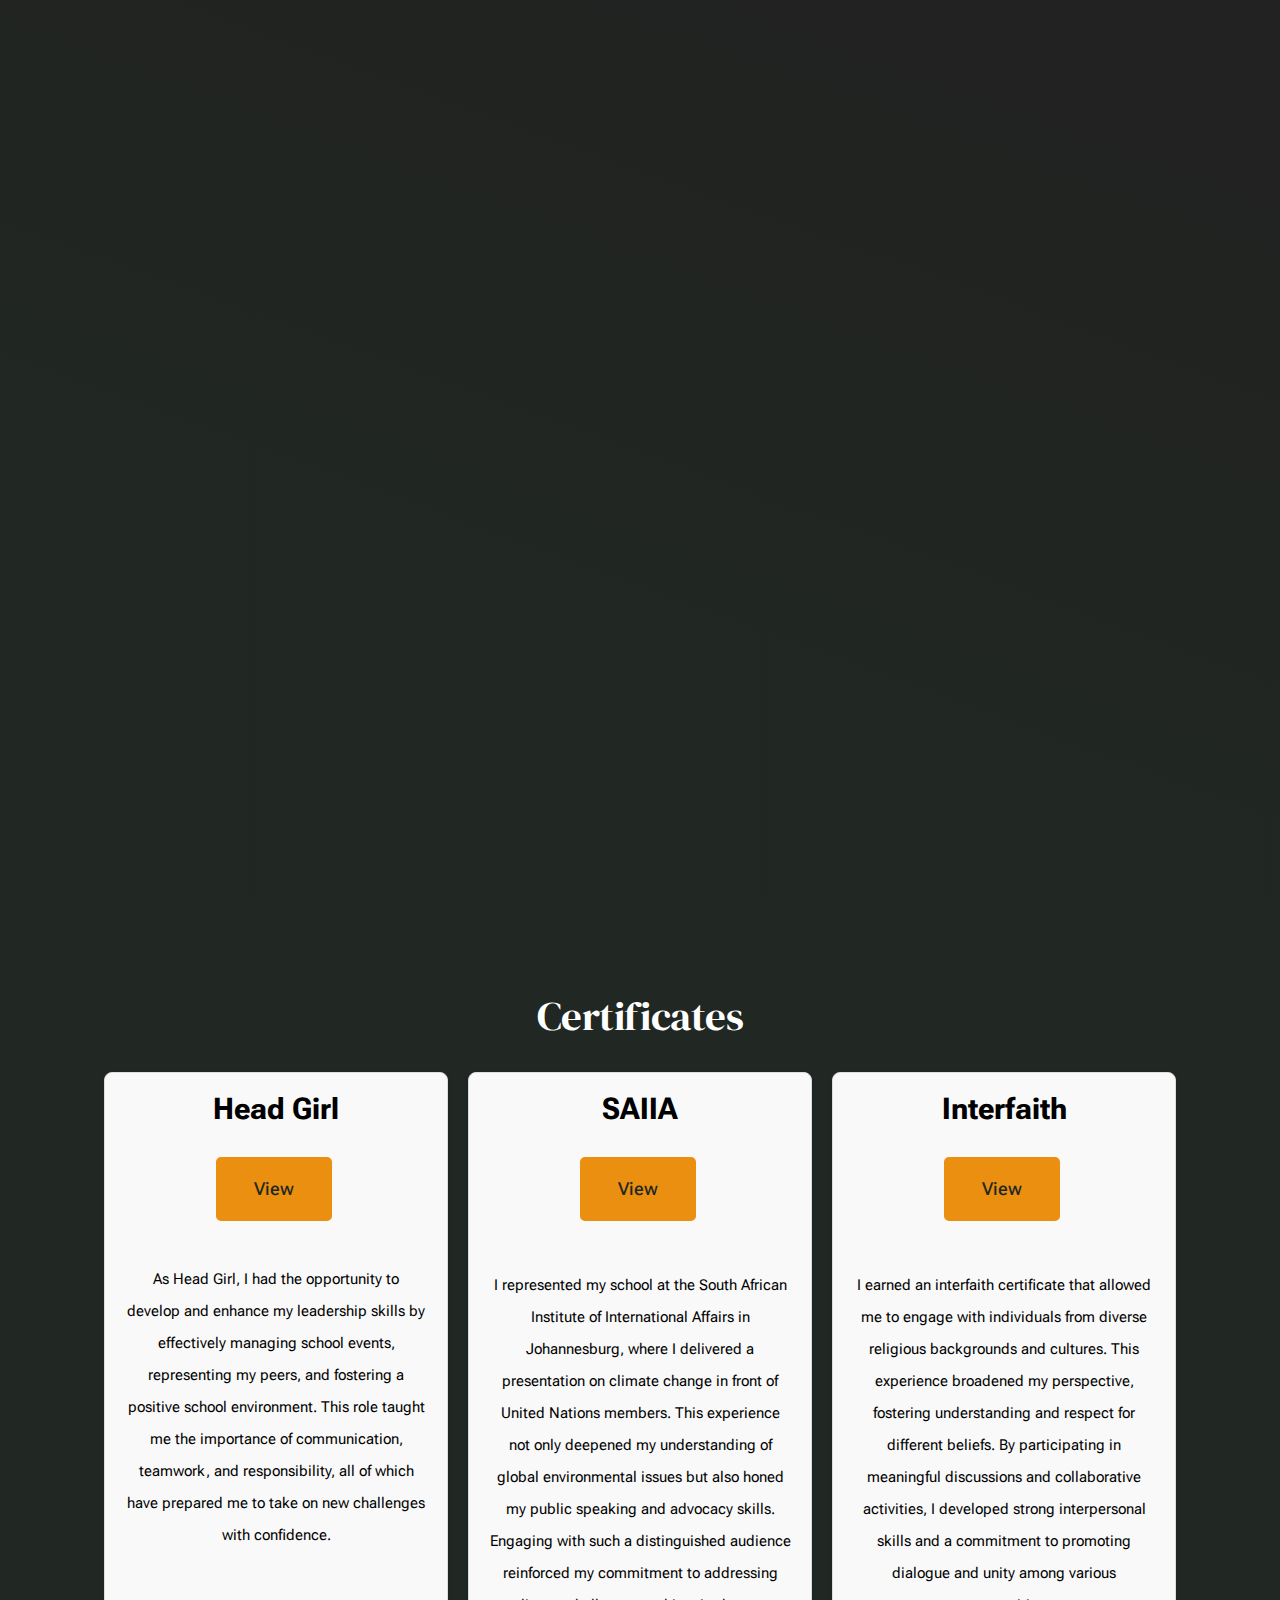
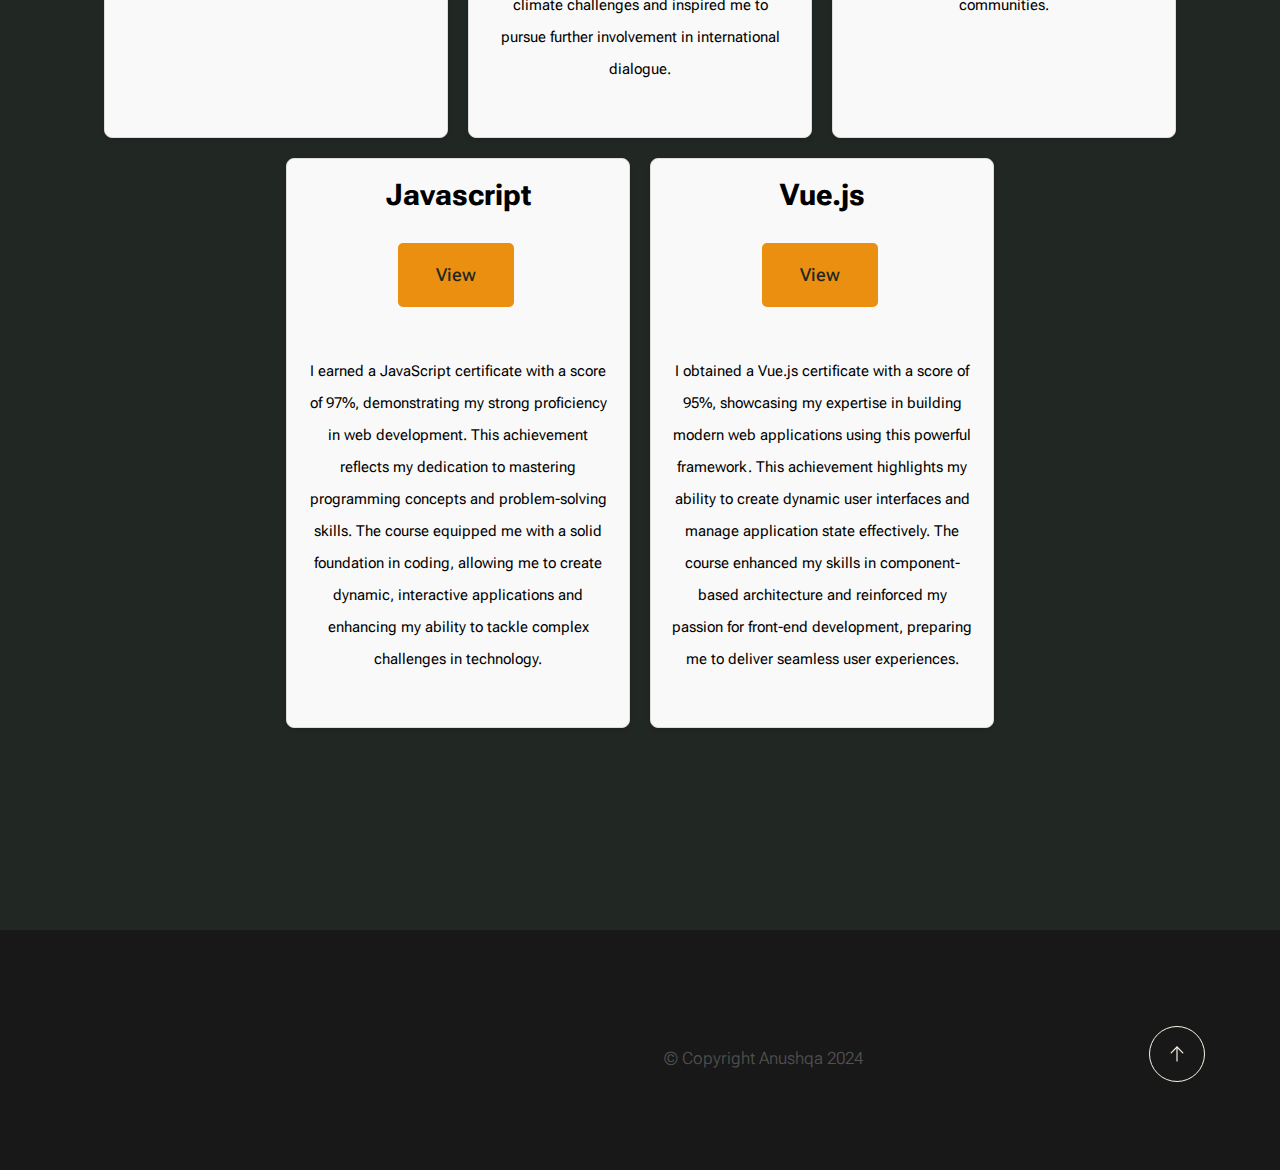
==== index.html @ 28b2a9ba "Portfolio Edits" ====
<!DOCTYPE html>
<html lang="en" class="no-js" >
<head>

    <!--- basic page needs
    ================================================== -->
    <meta charset="utf-8">
    <meta name="viewport" content="width=device-width, initial-scale=1">
    <title>Anushqa</title>

    <script>
        document.documentElement.classList.remove('no-js');
        document.documentElement.classList.add('js');
    </script>

    <!-- CSS
    ================================================== -->
    <link rel="stylesheet" href="css/vendor.css">
    <link rel="stylesheet" href="css/styles.css">

    <!-- favicons
    ================================================== -->
  
    <link rel= "stylesheet" href= "https://maxst.icons8.com/vue-static/landings/line-awesome/line-awesome/1.3.0/css/line-awesome.min.css" >
   

</head>


<body id="top">

    
    <!-- preloader
    ================================================== -->
    <div id="preloader">
        <div id="loader" class="dots-fade">
            <div></div>
            <div></div>
            <div></div>
        </div>
    </div>


    <!-- page wrap
    ================================================== -->
    <div id="page" class="s-pagewrap ss-home">


        <!-- # site header 
        ================================================== -->
        <header class="s-header">
            <div class="row s-header__inner width-sixteen-col">
                <div class="s-header__block">
                    <div class="s-header__logo">
                    </div>
                    <a class="s-header__menu-toggle" href="#0"><span>Menu</span></a>
                </div> 
                <nav class="s-header__nav">
                    <ul class="s-header__menu-links">
                        <li><a href="index.html">Home</a></li>
                        <li><a href="about.html">About</a></li>
                        <li><a href="services.html">Education & Experience</a></li>
                        <li><a href="blog.html">Projects</a></li>
                        <li><a href="contact.html">Contact</a></li>
                    </ul> 
                    <div class="s-header__contact">
                        <a href="contact.html" class="btn btn--primary s-header__contact-btn">Let's Work Together</a>                        
                    </div>
    
                </nav>
            </div>  
        </header> 
       

        <!-- # site main content
        ================================================== -->
        <section id="content" class="s-content">

            <!-- intro
            ----------------------------------------------- -->
            <section id="intro" class="s-intro">

                <div class="row s-intro__content width-sixteen-col">

                    <div class="column lg-12 s-intro__content-inner grid-block">
                        
                        <div class="s-intro__content-text">
                            <div class="s-intro__content-pretitle text-pretitle">Hello, I'm Anushqa</div>
                            <h1 class="s-intro__content-title">
                            I am a <br>
                            Full-stack <br>
                            Web Developer
                            </h1>
                        </div> <!-- s-intro__content-text -->

                        <div class="s-intro__content-media"> 
                            <div class="s-intro__content-media-inner">                               
                                <img src="images/intro-bg.jpg" srcset="images/intro-bg.jpg 1x, images/intro-bg@2x.jpg 2x" alt="">
                                <div class="lines">                               
                                    <span></span>                                  
                                </div>
                            </div>
                        </div> <!-- s-intro__content-media -->                      

                        <div class="s-intro__scroll-down">
                            <a href="#about" class="smoothscroll">
                                <div class="scroll-icon">
                                    <svg xmlns="http://www.w3.org/2000/svg" viewBox="0 0 24 24" width="36" height="36" fill="none" stroke="#97b34a" stroke-width="1" stroke-linecap="round" stroke-linejoin="round">&lt;!--!  Atomicons Free 1.00 by @atisalab License - https://atomicons.com/license/ (Icons: CC BY 4.0) Copyright 2021 Atomicons --&gt;<polyline points="7 13 12 18 17 13"></polyline><line x1="12" y1="18" x2="12" y2="6"></line></svg>
                                </div>
                                <span>Scroll for more</span>
                            </a>
                        </div> <!-- s-intro__scroll-down -->
                        
                    </div> <!-- s-intro__content-inner -->

                </div> <!-- s-intro__content -->

            </section> <!-- end s-intro -->

            <!-- about
            ----------------------------------------------- -->
            <section id="about" class="s-about target-section">
                <div class="certi">
                    <div class="hd">
                        <h2>Certificates</h2>
                    </div>
                    <div class="img">
                        <div class="card cardAbout head">
                            <p class="text1">Head Girl</p>
                            <p>
                                <a href="https://anushqakandan.github.io/All-images/Images/head.jpg" target="_blank">
                                    <button class="btn btn--primary view">View</button>
                                </a>
                                <p class="text2">
                                    As Head Girl, I had the opportunity to develop and enhance my leadership skills by effectively managing school events, representing my peers, and fostering a positive school environment. This role taught me the importance of communication, teamwork, and responsibility, all of which have prepared me to take on new challenges with confidence.
                                </p>
                               
                            </p>
                        </div>
            
                        <div class="card cardAbout saiia">
                            <p class="text1">SAIIA</p>
                            <p>
                                <a href="https://anushqakandan.github.io/All-images/Images/saiia.jpg" target="_blank">
                                    <button class="btn btn--primary">View</button>
                                </a>
                                <p class="text2">
                                    I represented my school at the South African Institute of International Affairs in Johannesburg, where I delivered a presentation on climate change in front of United Nations members. This experience not only deepened my understanding of global environmental issues but also honed my public speaking and advocacy skills. Engaging with such a distinguished audience reinforced my commitment to addressing climate challenges and inspired me to pursue further involvement in international dialogue.
                                </p>
                             
                            </p>
                        </div>
            
                        <div class="card cardAbout inter">
                            <p class="text1">Interfaith</p>
                            <p>
                                <a href="https://anushqakandan.github.io/All-images/Images/interfaith.jpg" target="_blank"></a>
                                    <button class="btn btn--primary">View</button>
                                </a>
                                <p class="text2">
                                    I earned an interfaith certificate that allowed me to engage with individuals from diverse religious backgrounds and cultures. This experience broadened my perspective, fostering understanding and respect for different beliefs. By participating in meaningful discussions and collaborative activities, I developed strong interpersonal skills and a commitment to promoting dialogue and unity among various communities.
                                </p>
                                
                            </p>
                        </div>
            
                        <div class="card cardAbout java">
                            <p class="text1">Javascript</p>
                            <p>
                                <a href="https://anushqakandan.github.io/All-images/Images/javascript.jpg" target="_blank">
                                    <button class="btn btn--primary">View</button>
                                </a>
                                <p class="text2">
                                    I earned a JavaScript certificate with a score of 97%, demonstrating my strong proficiency in web development. This achievement reflects my dedication to mastering programming concepts and problem-solving skills. The course equipped me with a solid foundation in coding, allowing me to create dynamic, interactive applications and enhancing my ability to tackle complex challenges in technology.
                                </p>
                               
                            </p>
                        </div>
            
                        <div class="card cardAbout vue">
                            <p class="text1">Vue.js</p>
                            <p>
                                <a href="https://anushqakandan.github.io/All-images/Images/vue.jpg" target="_blank">
                                    <button class="btn btn--primary">View</button>
                                </a>
                                <p class="text2">
                                    I obtained a Vue.js certificate with a score of 95%, showcasing my expertise in building modern web applications using this powerful framework. This achievement highlights my ability to create dynamic user interfaces and manage application state effectively. The course enhanced my skills in component-based architecture and reinforced my passion for front-end development, preparing me to deliver seamless user experiences.
                                </p>
                               
                            </p>
                        </div>
                    </div>
                </div>
        </section> <!-- s-content-->
        
        <!-- # footer 
        ================================================== -->
        <footer class="s-footer">
            <div class="row s-footer__bottom">
                <div class="column xl-6 lg-12">
                    <ul class="s-footer__social social-list">
                        <li>
                            <a href="https://www.linkedin.com/in/anushqa-kandan-09379a317/" target="_blank">
                                <i class="lab la-linkedin" style="font-size: 5rem"></i>     
                            </a>
                        </li>
                        <li>
                            <a href="https://github.com/anushqakandan" target="_blank">
                                <i class="lab la-github"  style="font-size: 5rem"></i>
                            </a>
                        </li>
                    </ul> <!-- end s-footer__social -->
                                      
                </div>
                <div class="column xl-6 lg-12">
                    <p class="ss-copyright">
                        <span>© Copyright Anushqa 2024</span> 
                    </p>
                </div>

                <div class="ss-go-top">
                    <a class="smoothscroll" title="Back to Top" href="#top">
                        <svg xmlns="http://www.w3.org/2000/svg" viewBox="0 0 24 24" width="36" height="36" fill="none" stroke="#ffffff" stroke-width="1" stroke-linecap="round" stroke-linejoin="round">&lt;!--!  Atomicons Free 1.00 by @atisalab License - https://atomicons.com/license/ (Icons: CC BY 4.0) Copyright 2021 Atomicons --&gt;<polyline points="17 11 12 6 7 11"></polyline><line x1="12" y1="18" x2="12" y2="6"></line></svg>
                    </a>
                </div> <!-- end ss-go-top -->
            </div>
            
        </footer> <!-- end s-footer -->

    </div> <!-- end page-wrap -->

    <!-- Java Script
    ================================================== -->
    <script src="js/plugins.js"></script>
    <script src="js/main.js"></script>
   
</body>
</html>
---- css/vendor.css ----
/* ===================================================================
 * Monica Third-party Stylesheets
 * Template Ver. 1.0.0
 * 12-13-2022
 * -------------------------------------------------------------------
 *
 * TOC:
 * # PrismJS
 * # Swiper
 *
 * ------------------------------------------------------------------- */


/* ===================================================================
 * # PrismJS 1.20.0
 *   https://prismjs.com/download.html#themes=prism-okaidia&languages=markup+css+clike+javascript+markup-templating+php 
 *   
 *   okaidia theme for JavaScript, CSS and HTML
 *   Loosely based on Monokai textmate theme by http://www.monokai.nl/
 *   @author ocodia
 * ------------------------------------------------------------------- */
code[class*=language-],
pre[class*=language-] {
  color          : #f8f8f2;
  background     : none;
  text-shadow    : 0 1px rgba(0, 0, 0, 0.3);
  font-family    : var(--font-mono);
  font-size      : calc(var(--text-size) * 0.9444);
  text-align     : left;
  white-space    : pre;
  word-spacing   : normal;
  word-break     : normal;
  word-wrap      : normal;
  line-height    : var(--vspace-1);
  -moz-tab-size  : 4;
  -o-tab-size    : 4;
  tab-size       : 4;
  -webkit-hyphens: none;
  -ms-hyphens    : none;
  hyphens        : none;
}

/* Code blocks */
pre[class*=language-] {
  padding : var(--vspace-0_5) 0 var(--vspace-1);
  margin  : var(--vspace-1) 0;
  overflow: auto;
}

:not(pre)>code[class*=language-],
pre[class*=language-] {
  background: #272822;
}

/* Inline code */
:not(pre)>code[class*=language-] {
  padding    : 0.1em;
  white-space: normal;
}

.token.comment,
.token.prolog,
.token.doctype,
.token.cdata {
  color: slategray;
}

.token.punctuation {
  color: #f8f8f2;
}

.token.namespace {
  opacity: 0.7;
}

.token.property,
.token.tag,
.token.constant,
.token.symbol,
.token.deleted {
  color: #f92672;
}

.token.boolean,
.token.number {
  color: #ae81ff;
}

.token.selector,
.token.attr-name,
.token.string,
.token.char,
.token.builtin,
.token.inserted {
  color: #a6e22e;
}

.token.operator,
.token.entity,
.token.url,
.language-css .token.string,
.style .token.string,
.token.variable {
  color: #f8f8f2;
}

.token.atrule,
.token.attr-value,
.token.function,
.token.class-name {
  color: #e6db74;
}

.token.keyword {
  color: #66d9ef;
}

.token.regex,
.token.important {
  color: #fd971f;
}

.token.important,
.token.bold {
  font-weight: bold;
}

.token.italic {
  font-style: italic;
}

.token.entity {
  cursor: help;
}



/* ===================================================================
 * # Swiper 6.4.5
 *   Most modern mobile touch slider and framework with hardware accelerated transitions
 *   https://swiperjs.com
 *
 *   Copyright 2014-2020 Vladimir Kharlampidi
 *
 *   Released under the MIT License
 *
 *   Released on: December 18, 2020
 * ------------------------------------------------------------------- */
@font-face {
  font-family: "swiper-icons";
  src        : url("data:application/font-woff;charset=utf-8;base64, [base64]//wADZ2x5ZgAAAywAAADMAAAD2MHtryVoZWFkAAABbAAAADAAAAA2E2+eoWhoZWEAAAGcAAAAHwAAACQC9gDzaG10eAAAAigAAAAZAAAArgJkABFsb2NhAAAC0AAAAFoAAABaFQAUGG1heHAAAAG8AAAAHwAAACAAcABAbmFtZQAAA/gAAAE5AAACXvFdBwlwb3N0AAAFNAAAAGIAAACE5s74hXjaY2BkYGAAYpf5Hu/j+W2+MnAzMYDAzaX6QjD6/4//Bxj5GA8AuRwMYGkAPywL13jaY2BkYGA88P8Agx4j+/8fQDYfA1AEBWgDAIB2BOoAeNpjYGRgYNBh4GdgYgABEMnIABJzYNADCQAACWgAsQB42mNgYfzCOIGBlYGB0YcxjYGBwR1Kf2WQZGhhYGBiYGVmgAFGBiQQkOaawtDAoMBQxXjg/wEGPcYDDA4wNUA2CCgwsAAAO4EL6gAAeNpj2M0gyAACqxgGNWBkZ2D4/wMA+xkDdgAAAHjaY2BgYGaAYBkGRgYQiAHyGMF8FgYHIM3DwMHABGQrMOgyWDLEM1T9/w8UBfEMgLzE////P/5//f/V/xv+r4eaAAeMbAxwIUYmIMHEgKYAYjUcsDAwsLKxc3BycfPw8jEQA/[base64]/uznmfPFBNODM2K7MTQ45YEAZqGP81AmGGcF3iPqOop0r1SPTaTbVkfUe4HXj97wYE+yNwWYxwWu4v1ugWHgo3S1XdZEVqWM7ET0cfnLGxWfkgR42o2PvWrDMBSFj/IHLaF0zKjRgdiVMwScNRAoWUoH78Y2icB/yIY09An6AH2Bdu/UB+yxopYshQiEvnvu0dURgDt8QeC8PDw7Fpji3fEA4z/PEJ6YOB5hKh4dj3EvXhxPqH/SKUY3rJ7srZ4FZnh1PMAtPhwP6fl2PMJMPDgeQ4rY8YT6Gzao0eAEA409DuggmTnFnOcSCiEiLMgxCiTI6Cq5DZUd3Qmp10vO0LaLTd2cjN4fOumlc7lUYbSQcZFkutRG7g6JKZKy0RmdLY680CDnEJ+UMkpFFe1RN7nxdVpXrC4aTtnaurOnYercZg2YVmLN/d/gczfEimrE/fs/bOuq29Zmn8tloORaXgZgGa78yO9/cnXm2BpaGvq25Dv9S4E9+5SIc9PqupJKhYFSSl47+Qcr1mYNAAAAeNptw0cKwkAAAMDZJA8Q7OUJvkLsPfZ6zFVERPy8qHh2YER+3i/BP83vIBLLySsoKimrqKqpa2hp6+jq6RsYGhmbmJqZSy0sraxtbO3sHRydnEMU4uR6yx7JJXveP7WrDycAAAAAAAH//wACeNpjYGRgYOABYhkgZgJCZgZNBkYGLQZtIJsFLMYAAAw3ALgAeNolizEKgDAQBCchRbC2sFER0YD6qVQiBCv/H9ezGI6Z5XBAw8CBK/m5iQQVauVbXLnOrMZv2oLdKFa8Pjuru2hJzGabmOSLzNMzvutpB3N42mNgZGBg4GKQYzBhYMxJLMlj4GBgAYow/P/PAJJhLM6sSoWKfWCAAwDAjgbRAAB42mNgYGBkAIIbCZo5IPrmUn0hGA0AO8EFTQAA") format("woff");
  font-weight: 400;
  font-style : normal;
}

:root {
  --swiper-theme-color: #007aff;
}

.swiper-container {
  margin-left : auto;
  margin-right: auto;
  position    : relative;
  overflow    : hidden;
  list-style  : none;
  padding     : 0;
  /* Fix of Webkit flickering */
  z-index     : 1;
}

.swiper-container-vertical>.swiper-wrapper {
  flex-direction: column;
}

.swiper-wrapper {
  position           : relative;
  width              : 100%;
  height             : 100%;
  z-index            : 1;
  display            : flex;
  transition-property: transform;
  box-sizing         : content-box;
}

.swiper-container-android .swiper-slide,
.swiper-wrapper {
  transform: translate3d(0px, 0, 0);
}

.swiper-container-multirow>.swiper-wrapper {
  flex-wrap: wrap;
}

.swiper-container-multirow-column>.swiper-wrapper {
  flex-wrap     : wrap;
  flex-direction: column;
}

.swiper-container-free-mode>.swiper-wrapper {
  transition-timing-function: ease-out;
  margin                    : 0 auto;
}

.swiper-slide {
  flex-shrink        : 0;
  width              : 100%;
  height             : 100%;
  position           : relative;
  transition-property: transform;
}

.swiper-slide-invisible-blank {
  visibility: hidden;
}

/* Auto Height */
.swiper-container-autoheight,
.swiper-container-autoheight .swiper-slide {
  height: auto;
}

.swiper-container-autoheight .swiper-wrapper {
  align-items        : flex-start;
  transition-property: transform, height;
}

/* 3D Effects */
.swiper-container-3d {
  perspective: 1200px;
}

.swiper-container-3d .swiper-wrapper,
.swiper-container-3d .swiper-slide,
.swiper-container-3d .swiper-slide-shadow-left,
.swiper-container-3d .swiper-slide-shadow-right,
.swiper-container-3d .swiper-slide-shadow-top,
.swiper-container-3d .swiper-slide-shadow-bottom,
.swiper-container-3d .swiper-cube-shadow {
  transform-style: preserve-3d;
}

.swiper-container-3d .swiper-slide-shadow-left,
.swiper-container-3d .swiper-slide-shadow-right,
.swiper-container-3d .swiper-slide-shadow-top,
.swiper-container-3d .swiper-slide-shadow-bottom {
  position      : absolute;
  left          : 0;
  top           : 0;
  width         : 100%;
  height        : 100%;
  pointer-events: none;
  z-index       : 10;
}

.swiper-container-3d .swiper-slide-shadow-left {
  background-image: linear-gradient(to left, rgba(0, 0, 0, 0.5), rgba(0, 0, 0, 0));
}

.swiper-container-3d .swiper-slide-shadow-right {
  background-image: linear-gradient(to right, rgba(0, 0, 0, 0.5), rgba(0, 0, 0, 0));
}

.swiper-container-3d .swiper-slide-shadow-top {
  background-image: linear-gradient(to top, rgba(0, 0, 0, 0.5), rgba(0, 0, 0, 0));
}

.swiper-container-3d .swiper-slide-shadow-bottom {
  background-image: linear-gradient(to bottom, rgba(0, 0, 0, 0.5), rgba(0, 0, 0, 0));
}

/* CSS Mode */
.swiper-container-css-mode>.swiper-wrapper {
  overflow          : auto;
  scrollbar-width   : none;
  /* For Firefox */
  -ms-overflow-style: none;
  /* For Internet Explorer and Edge */
}

.swiper-container-css-mode>.swiper-wrapper::-webkit-scrollbar {
  display: none;
}

.swiper-container-css-mode>.swiper-wrapper>.swiper-slide {
  scroll-snap-align: start start;
}

.swiper-container-horizontal.swiper-container-css-mode>.swiper-wrapper {
  -ms-scroll-snap-type: x mandatory;
  scroll-snap-type    : x mandatory;
}

.swiper-container-vertical.swiper-container-css-mode>.swiper-wrapper {
  -ms-scroll-snap-type: y mandatory;
  scroll-snap-type    : y mandatory;
}

:root {
  --swiper-navigation-size   : 44px;
  /*
    --swiper-navigation-color: var(--swiper-theme-color);
    */
}

.swiper-button-prev,
.swiper-button-next {
  position       : absolute;
  top            : 50%;
  width          : calc(var(--swiper-navigation-size) / 44 * 27);
  height         : var(--swiper-navigation-size);
  margin-top     : calc(-1 * var(--swiper-navigation-size) / 2);
  z-index        : 10;
  cursor         : pointer;
  display        : flex;
  align-items    : center;
  justify-content: center;
  color          : var(--swiper-navigation-color, var(--swiper-theme-color));
}

.swiper-button-prev.swiper-button-disabled,
.swiper-button-next.swiper-button-disabled {
  opacity       : 0.35;
  cursor        : auto;
  pointer-events: none;
}

.swiper-button-prev:after,
.swiper-button-next:after {
  font-family   : swiper-icons;
  font-size     : var(--swiper-navigation-size);
  text-transform: none !important;
  letter-spacing: 0;
  text-transform: none;
  font-variant  : initial;
  line-height   : 1;
}

.swiper-button-prev,
.swiper-container-rtl .swiper-button-next {
  left : 10px;
  right: auto;
}

.swiper-button-prev:after,
.swiper-container-rtl .swiper-button-next:after {
  content: "prev";
}

.swiper-button-next,
.swiper-container-rtl .swiper-button-prev {
  right: 10px;
  left : auto;
}

.swiper-button-next:after,
.swiper-container-rtl .swiper-button-prev:after {
  content: "next";
}

.swiper-button-prev.swiper-button-white,
.swiper-button-next.swiper-button-white {
  --swiper-navigation-color: #ffffff;
}

.swiper-button-prev.swiper-button-black,
.swiper-button-next.swiper-button-black {
  --swiper-navigation-color: #000000;
}

.swiper-button-lock {
  display: none;
}

:root {
  /*
    --swiper-pagination-color: var(--swiper-theme-color);
    */
}

.swiper-pagination {
  position  : absolute;
  text-align: center;
  transition: 300ms opacity;
  transform : translate3d(0, 0, 0);
  z-index   : 10;
}

.swiper-pagination.swiper-pagination-hidden {
  opacity: 0;
}

/* Common Styles */
.swiper-pagination-fraction,
.swiper-pagination-custom,
.swiper-container-horizontal>.swiper-pagination-bullets {
  bottom: 10px;
  left  : 0;
  width : 100%;
}

/* Bullets */
.swiper-pagination-bullets-dynamic {
  overflow : hidden;
  font-size: 0;
}

.swiper-pagination-bullets-dynamic .swiper-pagination-bullet {
  transform: scale(0.33);
  position : relative;
}

.swiper-pagination-bullets-dynamic .swiper-pagination-bullet-active {
  transform: scale(1);
}

.swiper-pagination-bullets-dynamic .swiper-pagination-bullet-active-main {
  transform: scale(1);
}

.swiper-pagination-bullets-dynamic .swiper-pagination-bullet-active-prev {
  transform: scale(0.66);
}

.swiper-pagination-bullets-dynamic .swiper-pagination-bullet-active-prev-prev {
  transform: scale(0.33);
}

.swiper-pagination-bullets-dynamic .swiper-pagination-bullet-active-next {
  transform: scale(0.66);
}

.swiper-pagination-bullets-dynamic .swiper-pagination-bullet-active-next-next {
  transform: scale(0.33);
}

.swiper-pagination-bullet {
  width        : 8px;
  height       : 8px;
  display      : inline-block;
  border-radius: 100%;
  background   : #000;
  opacity      : 0.2;
}

button.swiper-pagination-bullet {
  border            : none;
  margin            : 0;
  padding           : 0;
  box-shadow        : none;
  -webkit-appearance: none;
  -moz-appearance   : none;
  appearance        : none;
}

.swiper-pagination-clickable .swiper-pagination-bullet {
  cursor: pointer;
}

.swiper-pagination-bullet-active {
  opacity   : 1;
  background: var(--swiper-pagination-color, var(--swiper-theme-color));
}

.swiper-container-vertical>.swiper-pagination-bullets {
  right    : 10px;
  top      : 50%;
  transform: translate3d(0px, -50%, 0);
}

.swiper-container-vertical>.swiper-pagination-bullets .swiper-pagination-bullet {
  margin : 6px 0;
  display: block;
}

.swiper-container-vertical>.swiper-pagination-bullets.swiper-pagination-bullets-dynamic {
  top      : 50%;
  transform: translateY(-50%);
  width    : 8px;
}

.swiper-container-vertical>.swiper-pagination-bullets.swiper-pagination-bullets-dynamic .swiper-pagination-bullet {
  display   : inline-block;
  transition: 200ms transform, 200ms top;
}

.swiper-container-horizontal>.swiper-pagination-bullets .swiper-pagination-bullet {
  margin: 0 4px;
}

.swiper-container-horizontal>.swiper-pagination-bullets.swiper-pagination-bullets-dynamic {
  left       : 50%;
  transform  : translateX(-50%);
  white-space: nowrap;
}

.swiper-container-horizontal>.swiper-pagination-bullets.swiper-pagination-bullets-dynamic .swiper-pagination-bullet {
  transition: 200ms transform, 200ms left;
}

.swiper-container-horizontal.swiper-container-rtl>.swiper-pagination-bullets-dynamic .swiper-pagination-bullet {
  transition: 200ms transform, 200ms right;
}

/* Progress */
.swiper-pagination-progressbar {
  background: rgba(0, 0, 0, 0.25);
  position  : absolute;
}

.swiper-pagination-progressbar .swiper-pagination-progressbar-fill {
  background      : var(--swiper-pagination-color, var(--swiper-theme-color));
  position        : absolute;
  left            : 0;
  top             : 0;
  width           : 100%;
  height          : 100%;
  transform       : scale(0);
  transform-origin: left top;
}

.swiper-container-rtl .swiper-pagination-progressbar .swiper-pagination-progressbar-fill {
  transform-origin: right top;
}

.swiper-container-horizontal>.swiper-pagination-progressbar,
.swiper-container-vertical>.swiper-pagination-progressbar.swiper-pagination-progressbar-opposite {
  width : 100%;
  height: 4px;
  left  : 0;
  top   : 0;
}

.swiper-container-vertical>.swiper-pagination-progressbar,
.swiper-container-horizontal>.swiper-pagination-progressbar.swiper-pagination-progressbar-opposite {
  width : 4px;
  height: 100%;
  left  : 0;
  top   : 0;
}

.swiper-pagination-white {
  --swiper-pagination-color: #ffffff;
}

.swiper-pagination-black {
  --swiper-pagination-color: #000000;
}

.swiper-pagination-lock {
  display: none;
}

/* Scrollbar */
.swiper-scrollbar {
  border-radius   : 10px;
  position        : relative;
  -ms-touch-action: none;
  background      : rgba(0, 0, 0, 0.1);
}

.swiper-container-horizontal>.swiper-scrollbar {
  position: absolute;
  left    : 1%;
  bottom  : 3px;
  z-index : 50;
  height  : 5px;
  width   : 98%;
}

.swiper-container-vertical>.swiper-scrollbar {
  position: absolute;
  right   : 3px;
  top     : 1%;
  z-index : 50;
  width   : 5px;
  height  : 98%;
}

.swiper-scrollbar-drag {
  height       : 100%;
  width        : 100%;
  position     : relative;
  background   : rgba(0, 0, 0, 0.5);
  border-radius: 10px;
  left         : 0;
  top          : 0;
}

.swiper-scrollbar-cursor-drag {
  cursor: move;
}

.swiper-scrollbar-lock {
  display: none;
}

.swiper-zoom-container {
  width          : 100%;
  height         : 100%;
  display        : flex;
  justify-content: center;
  align-items    : center;
  text-align     : center;
}

.swiper-zoom-container>img,
.swiper-zoom-container>svg,
.swiper-zoom-container>canvas {
  max-width    : 100%;
  max-height   : 100%;
  -o-object-fit: contain;
  object-fit   : contain;
}

.swiper-slide-zoomed {
  cursor: move;
}

/* Preloader */
:root {
  /*
    --swiper-preloader-color: var(--swiper-theme-color);
    */
}

.swiper-lazy-preloader {
  width            : 42px;
  height           : 42px;
  position         : absolute;
  left             : 50%;
  top              : 50%;
  margin-left      : -21px;
  margin-top       : -21px;
  z-index          : 10;
  transform-origin : 50%;
  -webkit-animation: swiper-preloader-spin 1s infinite linear;
  animation        : swiper-preloader-spin 1s infinite linear;
  box-sizing       : border-box;
  border           : 4px solid var(--swiper-preloader-color, var(--swiper-theme-color));
  border-radius    : 50%;
  border-top-color : transparent;
}

.swiper-lazy-preloader-white {
  --swiper-preloader-color: #fff;
}

.swiper-lazy-preloader-black {
  --swiper-preloader-color: #000;
}

@-webkit-keyframes swiper-preloader-spin {
  100% {
    transform: rotate(360deg);
  }
}

@keyframes swiper-preloader-spin {
  100% {
    transform: rotate(360deg);
  }
}

/* a11y */
.swiper-container .swiper-notification {
  position      : absolute;
  left          : 0;
  top           : 0;
  pointer-events: none;
  opacity       : 0;
  z-index       : -1000;
}

.swiper-container-fade.swiper-container-free-mode .swiper-slide {
  transition-timing-function: ease-out;
}

.swiper-container-fade .swiper-slide {
  pointer-events     : none;
  transition-property: opacity;
}

.swiper-container-fade .swiper-slide .swiper-slide {
  pointer-events: none;
}

.swiper-container-fade .swiper-slide-active,
.swiper-container-fade .swiper-slide-active .swiper-slide-active {
  pointer-events: auto;
}

.swiper-container-cube {
  overflow: visible;
}

.swiper-container-cube .swiper-slide {
  pointer-events             : none;
  -webkit-backface-visibility: hidden;
  backface-visibility        : hidden;
  z-index                    : 1;
  visibility                 : hidden;
  transform-origin           : 0 0;
  width                      : 100%;
  height                     : 100%;
}

.swiper-container-cube .swiper-slide .swiper-slide {
  pointer-events: none;
}

.swiper-container-cube.swiper-container-rtl .swiper-slide {
  transform-origin: 100% 0;
}

.swiper-container-cube .swiper-slide-active,
.swiper-container-cube .swiper-slide-active .swiper-slide-active {
  pointer-events: auto;
}

.swiper-container-cube .swiper-slide-active,
.swiper-container-cube .swiper-slide-next,
.swiper-container-cube .swiper-slide-prev,
.swiper-container-cube .swiper-slide-next+.swiper-slide {
  pointer-events: auto;
  visibility    : visible;
}

.swiper-container-cube .swiper-slide-shadow-top,
.swiper-container-cube .swiper-slide-shadow-bottom,
.swiper-container-cube .swiper-slide-shadow-left,
.swiper-container-cube .swiper-slide-shadow-right {
  z-index                    : 0;
  -webkit-backface-visibility: hidden;
  backface-visibility        : hidden;
}

.swiper-container-cube .swiper-cube-shadow {
  position  : absolute;
  left      : 0;
  bottom    : 0px;
  width     : 100%;
  height    : 100%;
  background: #000;
  opacity   : 0.6;
  filter    : blur(50px);
  z-index   : 0;
}

.swiper-container-flip {
  overflow: visible;
}

.swiper-container-flip .swiper-slide {
  pointer-events             : none;
  -webkit-backface-visibility: hidden;
  backface-visibility        : hidden;
  z-index                    : 1;
}

.swiper-container-flip .swiper-slide .swiper-slide {
  pointer-events: none;
}

.swiper-container-flip .swiper-slide-active,
.swiper-container-flip .swiper-slide-active .swiper-slide-active {
  pointer-events: auto;
}

.swiper-container-flip .swiper-slide-shadow-top,
.swiper-container-flip .swiper-slide-shadow-bottom,
.swiper-container-flip .swiper-slide-shadow-left,
.swiper-container-flip .swiper-slide-shadow-right {
  z-index                    : 0;
  -webkit-backface-visibility: hidden;
  backface-visibility        : hidden;
}
---- css/styles.css ----
@charset "UTF-8";
/* =================================================================== 
 * Monica Main Stylesheet
 * Template Ver. 1.0.0
 * 12-13-2022
 * ------------------------------------------------------------------
 *
 * TOC:
 * # SETTINGS
 *		## fonts
 *    	## colors
 *	  	## spacing and typescale
 *		## grid variables
 * # CSS RESET
 * # GRID
 *		## extra large devices
 *		## large devices
 *		## medium devices 
 *		## tablet devices
 *		## mobile devices
 *		## small mobile devices
 *		## additional column stackpoints 
 * # BASE SETUP
 * # UTILITY CLASSES
 * # TYPOGRAPHY 
 *		## additional typography & helper classes
 *		## lists
 *		## media 
 *		## spacing
 * # PRELOADER
 *		## page loaded
 * # FORM 
 *		## style placeholder text
 *		## change autocomplete styles in Chrome
 * # BUTTONS
 * # TABLE
 * # COMPONENTS
 *		## pagination 
 *		## alert box 
 *		## skillbars
 *		## stats tabs
 * # PROJECT-WIDE SHARED STYLES
 *		## list items
 *		## social list
 *		## blog card
 *		## testimonials
 *		## swiper overrides
 * # GRID-BASED LAYOUTS
 *		## grid block
 *		## list grid
 * # PAGE WRAP
 * # SITE HEADER
 *		## logo
 *		## main navigation
 *		## mobile menu toggle
 * # PAGEHEADER & PAGECONTENT
 * # INTRO
 *		## intro content
 *		## intro scroll down
 *		## intro transitions
 * # ABOUT
 * # EXPERTISE
 * # CLIENTS
 *		## clients list
 * # CTA
 * # JOURNAL
 * # FOOTER
 *		## newsletter
 *		## copyright
 *		## go top
 * # BLOG STYLES 
 * # PAGE STYLES 
 *		## services page
 *		## contact page
 *
 * ------------------------------------------------------------------ */


/* ===================================================================
 * # SETTINGS
 *
 *
 * ------------------------------------------------------------------- */

/* ------------------------------------------------------------------- 
 * ## fonts 
 * ------------------------------------------------------------------- */
@import url("https://fonts.googleapis.com/css2?family=DM+Serif+Display&family=Roboto+Flex:opsz,wght@8..144,300;8..144,400;8..144,500;8..144,600&display=swap");

:root {
	--font-1: "Roboto Flex", sans-serif;
	--font-2: "DM Serif Display", Serif;

  /* monospace
   */
	--font-mono: Consolas, "Andale Mono", Courier, "Courier New", monospace;
}

/* ------------------------------------------------------------------- 
 * ## colors
 * ------------------------------------------------------------------- */
:root {
  /* color-1(#EA9010)
   * color-2(#343D35)
   * color-3(#FEF5E4)
   */
	--color-1: hsla(35, 87%, 49%, 1);
	--color-2: hsla(127, 8%, 22%, 1);
	--color-3: hsla(39, 93%, 95%, 1);

  /* theme color variations
   */
	--color-1-lightest             : hsla(35, 87%, 96%, 1);
	--color-1-lighter              : hsla(35, 87%, 69%, 1);
	--color-1-light                : hsla(35, 87%, 59%, 1);
	--color-1-dark                 : hsla(35, 87%, 39%, 1);
	--color-1-darker               : hsla(35, 87%, 29%, 1);
	--color-1-darkest              : hsla(35, 87%, 10%, 1);

	--color-2-lightest             : hsla(127, 8%, 55%, 1);
	--color-2-lighter              : hsla(127, 8%, 42%, 1);
	--color-2-light                : hsla(127, 8%, 32%, 1);
	--color-2-dark                 : hsla(127, 8%, 14%, 1);
	--color-2-darker               : hsla(127, 8%, 2%, 1);
	
	--color-3-light                : hsla(39, 93%, 100%, 1);
	--color-3-dark                 : hsla(39, 93%, 85%, 1);
	--color-3-darker               : hsla(39, 93%, 75%, 1);

  /* feedback colors
   * color-error(#ffd1d2), color-success(#c8e675), 
   * color-info(#d7ecfb), color-notice(#fff099)
   */
	--color-error                  : hsla(359, 100%, 91%, 1);
	--color-success                : hsla(76, 69%, 68%, 1);
	--color-info                   : hsla(205, 82%, 91%, 1);
	--color-notice                 : hsla(51, 100%, 80%, 1);
	--color-error-content          : hsla(359, 50%, 50%, 1);
	--color-success-content        : hsla(76, 29%, 28%, 1);
	--color-info-content           : hsla(205, 32%, 31%, 1);
	--color-notice-content         : hsla(51, 30%, 30%, 1);

  /* shades 
   * generated using 
   * Tint & Shade Generator 
   * (https                     ://maketintsandshades.com/)
   */
	--color-black                  : #000000;
	--color-gray-19                : #121212;
	--color-gray-18                : #242525;
	--color-gray-17                : #363737;
	--color-gray-16                : #484949;
	--color-gray-15                : #5b5c5c;
	--color-gray-14                : #6d6e6e;
	--color-gray-13                : #7f8080;
	--color-gray-12                : #919292;
	--color-gray-11                : #a3a5a5;
	--color-gray-10                : #b5b7b7;
	--color-gray-9                 : #bcbebe;
	--color-gray-8                 : #c4c5c5;
	--color-gray-7                 : #cbcdcd;
	--color-gray-6                 : #d3d4d4;
	--color-gray-5                 : #dadbdb;
	--color-gray-4                 : #e1e2e2;
	--color-gray-3                 : #e9e9e9;
	--color-gray-2                 : #f0f1f1;
	--color-gray-1                 : #f8f8f8;
	--color-white                  : #ffffff;

  /* text
   */
	--color-text                   : var(--color-gray-18);
	--color-text-dark              : #181818;
	--color-text-light             : var(--color-gray-14);
	--color-placeholder            : var(--color-gray-12);

  /* link
   */
	--color-link                   : var(--color-1);
	--color-link-hover             : var(--color-2-lighter);
	--color-link-active            : var(--color-2-lighter);

  /* buttons
   */
	--color-btn                    : var(--color-gray-4);
	--color-btn-text               : var(--color-text);
	--color-btn-hover              : var(--color-gray-5);
	--color-btn-hover-text         : var(--color-text);
	--color-btn-primary            : var(--color-1);
	--color-btn-primary-text       : var(--color-2-dark);
	--color-btn-primary-hover      : var(--color-1-light);
	--color-btn-primary-hover-text : var(--color-2-dark);
	--color-btn-stroke             : var(--color-text-dark);
	--color-btn-stroke-text        : var(--color-text-dark);
	--color-btn-stroke-hover       : var(--color-text-dark);
	--color-btn-stroke-hover-text  : var(--color-white);

  /* preloader
   */
	--color-preloader-bg           : var(--color-2-dark);
	--color-loader                 : var(--color-white);
	--color-loader-light           : var(--color-2-light);

  /* others
   */
	--color-body                   : white;
	--color-border                 : rgba(0, 0, 0, .1);
	--border-radius                : 5px;
}

/* ------------------------------------------------------------------- 
 * ## spacing and typescale
 * ------------------------------------------------------------------- */
:root {
  /* spacing
   * base font size: 20px 
   * vertical space unit : 32px
   */
	--base-size        : 62.5%;
	--multiplier       : 1;
	--base-font-size   : calc(2rem * var(--multiplier));
	--space            : calc(3.2rem * var(--multiplier));

  /* vertical spacing 
   */
	--vspace-0_125     : calc(0.125 * var(--space));
	--vspace-0_25      : calc(0.25 * var(--space));
	--vspace-0_375     : calc(0.375 * var(--space));
	--vspace-0_5       : calc(0.5 * var(--space));
	--vspace-0_625     : calc(0.625 * var(--space));
	--vspace-0_75      : calc(0.75 * var(--space));
	--vspace-0_875     : calc(0.875 * var(--space));
	--vspace-1         : calc(var(--space));
	--vspace-1_25      : calc(1.25 * var(--space));
	--vspace-1_5       : calc(1.5 * var(--space));
	--vspace-1_75      : calc(1.75 * var(--space));
	--vspace-2         : calc(2 * var(--space));
	--vspace-2_5       : calc(2.5 * var(--space));
	--vspace-3         : calc(3 * var(--space));
	--vspace-3_5       : calc(3.5 * var(--space));
	--vspace-4         : calc(4 * var(--space));
	--vspace-4_5       : calc(4.5 * var(--space));
	--vspace-5         : calc(5 * var(--space));
	--vspace-5_5       : calc(5.5 * var(--space));
	--vspace-6         : calc(6 * var(--space));
	--vspace-6_5       : calc(6.5 * var(--space));
	--vspace-7         : calc(7 * var(--space));
	--vspace-7_5       : calc(7.5 * var(--space));
	--vspace-8         : calc(8 * var(--space));
	--vspace-8_5       : calc(8.5 * var(--space));
	--vspace-9         : calc(9 * var(--space));
	--vspace-9_5       : calc(9.5 * var(--space));
	--vspace-10        : calc(10 * var(--space));

  /* type scale
   * ratio 1        :2 | base: 20px
   * -------------------------------------------------------
   *
   * --text-huge-3    = (148.60px)
   * --text-huge-2    = (123.83px)
   * --text-huge-1    = (103.20px)
   * --text-display-3 = (86.00px)
   * --text-display-2 = (71.66px)
   * --text-display-1 = (59.72px)
   * --text-xxxl      = (49.77px)
   * --text-xxl       = (41.47px)
   * --text-xl        = (34.56px)
   * --text-lg        = (28.80px)
   * --text-md        = (24.00px)
   * --text-size      = (20.00px) BASE
   * --text-sm        = (16.67px)
   * --text-xs        = (13.89px)
   *
   * ---------------------------------------------------------
   */
	--text-scale-ratio : 1.2;
	--text-size        : var(--base-font-size);
	--text-xs          : calc((var(--text-size) / var(--text-scale-ratio)) / var(--text-scale-ratio));
	--text-sm          : calc(var(--text-xs) * var(--text-scale-ratio));
	--text-md          : calc(var(--text-sm) * var(--text-scale-ratio) * var(--text-scale-ratio));
	--text-lg          : calc(var(--text-md) * var(--text-scale-ratio));
	--text-xl          : calc(var(--text-lg) * var(--text-scale-ratio));
	--text-xxl         : calc(var(--text-xl) * var(--text-scale-ratio));
	--text-xxxl        : calc(var(--text-xxl) * var(--text-scale-ratio));
	--text-display-1   : calc(var(--text-xxxl) * var(--text-scale-ratio));
	--text-display-2   : calc(var(--text-display-1) * var(--text-scale-ratio));
	--text-display-3   : calc(var(--text-display-2) * var(--text-scale-ratio));
	--text-huge-1      : calc(var(--text-display-3) * var(--text-scale-ratio));
	--text-huge-2      : calc(var(--text-huge-1) * var(--text-scale-ratio));
	--text-huge-3      : calc(var(--text-huge-2) * var(--text-scale-ratio));

  /* default button height
   */
	--vspace-btn       : var(--vspace-2);
}

/* on mobile devices below 600px, change the value of '--multiplier' 
 * to adjust the values of base font size and vertical space unit.
 */
@media screen and (max-width: 600px) {
	:root {
		--multiplier: .9375;
	}
}

/* ------------------------------------------------------------------- 
 * ## grid variables
 * ------------------------------------------------------------------- */
:root {
  
  /* widths for rows and containers
   */
	--width-sixteen-cols: 1760px;
	--width-default     : 1320px;
	--width-wide        : 1600px;
	--width-wider       : 1800px;
	--width-narrow      : 1200px;
	--width-narrower    : 1000px;
	--width-narrowest   : 800px;
	--width-full        : 100%;
	--width-grid-max    : var(--width-default);

  /* gutter
   */
	--gutter            : 2.4rem;
}

/* on large screen devices
 */
@media screen and (max-width: 1000px) {
	:root {
		--gutter: 2.2rem;
	}
}

/* on small devices
 */
@media screen and (max-width: 600px) {
	:root {
		--gutter: 1rem;
	}
}



/* ====================================================================
 * # CSS RESET
 *
 *
 * --------------------------------------------------------------------
 * http://meyerweb.com/eric/tools/css/reset/ 
 * v2.0 | 20110126
 * License: none (public domain)
 * -------------------------------------------------------------------- */
html,
body,
div,
span,
applet,
object,
iframe,
h1,
h2,
h3,
h4,
h5,
h6,
p,
blockquote,
pre,
a,
abbr,
acronym,
address,
big,
cite,
code,
del,
dfn,
em,
img,
ins,
kbd,
q,
s,
samp,
small,
strike,
strong,
sub,
sup,
tt,
var,
b,
u,
i,
center,
dl,
dt,
dd,
ol,
ul,
li,
fieldset,
form,
label,
legend,
table,
caption,
tbody,
tfoot,
thead,
tr,
th,
td,
article,
aside,
canvas,
details,
embed,
figure,
figcaption,
footer,
header,
hgroup,
menu,
nav,
output,
ruby,
section,
summary,
time,
mark,
audio,
video {
	margin        : 0;
	padding       : 0;
	border        : 0;
	font-size     : 100%;
	font          : inherit;
	vertical-align: baseline;
}

/* HTML5 display-role reset for older browsers */
article,
aside,
details,
figcaption,
figure,
footer,
header,
hgroup,
menu,
nav,
section {
	display: block;
}

body {
	line-height: 1;
}

ol,
ul {
	list-style: none;
}

blockquote,
q {
	quotes: none;
}

blockquote:before,
blockquote:after,
q:before,
q:after {
	content: "";
	content: none;
}

table {
	border-collapse: collapse;
	border-spacing : 0;
}


/* ===================================================================
 * # GRID v5.0.0
 *
 *
 * -------------------------------------------------------------------
 * - Grid system based on the flex display property.
 *
 * - Grid breakpoints are based on MAXIMUM WIDTH media queries, 
 *   meaning they apply to that one breakpoint and ALL THOSE BELOW IT.
 *
 * - Grid columns without a specified width will automatically layout 
 *   as equal width columns.
 *
 * - On viewports 400px and below, all grid columns will stacked 
 *   vertically
 *
 * ------------------------------------------------------------------- */

/* row 
 */
.row {
	display  : flex;
	flex-flow: row wrap;
	width    : min(92%, var(--width-grid-max));
	margin   : 0 auto;
}

.row .row {
	width       : auto;
	margin-left : calc(var(--gutter) * -1);
	margin-right: calc(var(--gutter) * -1);
}

/* column
 */
.column {
	flex   : 1;
	padding: 0 var(--gutter);
}

.collapse>.column,
.column.collapse {
	padding: 0;
}

/* row utility classes
 */
.row.row-wrap {
	flex-wrap: wrap;
}

.row.row-nowrap {
	flex-wrap: nowrap;
}

.row.row-y-top {
	align-items: flex-start;
}

.row.row-y-bottom {
	align-items: flex-end;
}

.row.row-y-center {
	align-items: center;
}

.row.row-stretch {
	align-items: stretch;
}

.row.row-baseline {
	align-items: baseline;
}

.row.row-x-left {
	justify-content: flex-start;
}

.row.row-x-right {
	justify-content: flex-end;
}

.row.row-x-center {
	justify-content: center;
}

.row.row-center {
	align-items    : center;
	justify-content: center;
}

/* ------------------------- -------------------------------------------
 * ## extra large devices (1201px and above)
 * -------------------------------------------------------------------- */
.xl-1 {
	flex : none;
	width: 8.3333333333%;
}

.xl-2 {
	flex : none;
	width: 16.6666666667%;
}

.xl-3 {
	flex : none;
	width: 25%;
}

.xl-4 {
	flex : none;
	width: 33.3333333333%;
}

.xl-5 {
	flex : none;
	width: 41.6666666667%;
}

.xl-6 {
	flex : none;
	width: 50%;
}

.xl-7 {
	flex : none;
	width: 58.3333333333%;
}

.xl-8 {
	flex : none;
	width: 66.6666666667%;
}

.xl-9 {
	flex : none;
	width: 75%;
}

.xl-10 {
	flex : none;
	width: 83.3333333333%;
}

.xl-11 {
	flex : none;
	width: 91.6666666667%;
}

.xl-12 {
	flex : none;
	width: 100%;
}

/* --------------------------------------------------------------------
 * ## large devices (1001px to 1200px)
 * -------------------------------------------------------------------- */
@media screen and (max-width: 1200px) {
	.lg-1 {
		flex : none;
		width: 8.3333333333%;
	}

	.lg-2 {
		flex : none;
		width: 16.6666666667%;
	}

	.lg-3 {
		flex : none;
		width: 25%;
	}

	.lg-4 {
		flex : none;
		width: 33.3333333333%;
	}

	.lg-5 {
		flex : none;
		width: 41.6666666667%;
	}

	.lg-6 {
		flex : none;
		width: 50%;
	}

	.lg-7 {
		flex : none;
		width: 58.3333333333%;
	}

	.lg-8 {
		flex : none;
		width: 66.6666666667%;
	}

	.lg-9 {
		flex : none;
		width: 75%;
	}

	.lg-10 {
		flex : none;
		width: 83.3333333333%;
	}

	.lg-11 {
		flex : none;
		width: 91.6666666667%;
	}

	.lg-12 {
		flex : none;
		width: 100%;
	}
}

/* --------------------------------------------------------------------
 * ## medium devices (801px to 1000px)
 * -------------------------------------------------------------------- */
@media screen and (max-width: 1000px) {
	.md-1 {
		flex : none;
		width: 8.3333333333%;
	}

	.md-2 {
		flex : none;
		width: 16.6666666667%;
	}

	.md-3 {
		flex : none;
		width: 25%;
	}

	.md-4 {
		flex : none;
		width: 33.3333333333%;
	}

	.md-5 {
		flex : none;
		width: 41.6666666667%;
	}

	.md-6 {
		flex : none;
		width: 50%;
	}

	.md-7 {
		flex : none;
		width: 58.3333333333%;
	}

	.md-8 {
		flex : none;
		width: 66.6666666667%;
	}

	.md-9 {
		flex : none;
		width: 75%;
	}

	.md-10 {
		flex : none;
		width: 83.3333333333%;
	}

	.md-11 {
		flex : none;
		width: 91.6666666667%;
	}

	.md-12 {
		flex : none;
		width: 100%;
	}
}

/* --------------------------------------------------------------------
 * ## tablet devices (601px to 800px)  
 * -------------------------------------------------------------------- */
@media screen and (max-width: 800px) {
	.tab-1 {
		flex : none;
		width: 8.3333333333%;
	}

	.tab-2 {
		flex : none;
		width: 16.6666666667%;
	}

	.tab-3 {
		flex : none;
		width: 25%;
	}

	.tab-4 {
		flex : none;
		width: 33.3333333333%;
	}

	.tab-5 {
		flex : none;
		width: 41.6666666667%;
	}

	.tab-6 {
		flex : none;
		width: 50%;
	}

	.tab-7 {
		flex : none;
		width: 58.3333333333%;
	}

	.tab-8 {
		flex : none;
		width: 66.6666666667%;
	}

	.tab-9 {
		flex : none;
		width: 75%;
	}

	.tab-10 {
		flex : none;
		width: 83.3333333333%;
	}

	.tab-11 {
		flex : none;
		width: 91.6666666667%;
	}

	.tab-12 {
		flex : none;
		width: 100%;
	}
}

/* --------------------------------------------------------------------
 * ## mobile devices (401px to 600px)  
 * -------------------------------------------------------------------- */
@media screen and (max-width: 600px) {
	.row {
		width        : 100%;
		padding-left : 6vw;
		padding-right: 6vw;
	}

	.row .row {
		padding-left : 0;
		padding-right: 0;
	}

	.mob-1 {
		flex : none;
		width: 8.3333333333%;
	}

	.mob-2 {
		flex : none;
		width: 16.6666666667%;
	}

	.mob-3 {
		flex : none;
		width: 25%;
	}

	.mob-4 {
		flex : none;
		width: 33.3333333333%;
	}

	.mob-5 {
		flex : none;
		width: 41.6666666667%;
	}

	.mob-6 {
		flex : none;
		width: 50%;
	}

	.mob-7 {
		flex : none;
		width: 58.3333333333%;
	}

	.mob-8 {
		flex : none;
		width: 66.6666666667%;
	}

	.mob-9 {
		flex : none;
		width: 75%;
	}

	.mob-10 {
		flex : none;
		width: 83.3333333333%;
	}

	.mob-11 {
		flex : none;
		width: 91.6666666667%;
	}

	.mob-12 {
		flex : none;
		width: 100%;
	}
}

/* --------------------------------------------------------------------
 * ## small mobile devices (up to 400px)
 * -------------------------------------------------------------------- */

/* stack columns vertically
 */
@media screen and (max-width: 400px) {
	.row .row {
		margin-left : 0;
		margin-right: 0;
	}

	.column {
		flex        : none;
		width       : 100%;
		margin-left : 0;
		margin-right: 0;
		padding     : 0;
	}
}

/* --------------------------------------------------------------------
 * ## additional column stackpoints 
 * -------------------------------------------------------------------- */
@media screen and (max-width: 900px) {
	.stack-on-900 {
		flex        : none;
		width       : 100%;
		margin-left : 0;
		margin-right: 0;
	}
}

@media screen and (max-width: 700px) {
	.stack-on-700 {
		flex        : none;
		width       : 100%;
		margin-left : 0;
		margin-right: 0;
	}
}

@media screen and (max-width: 550px) {
	.stack-on-550 {
		flex        : none;
		width       : 100%;
		margin-left : 0;
		margin-right: 0;
	}
}


/* ===================================================================
 * # BASE SETUP
 *
 *
 * ------------------------------------------------------------------- */
html {
	font-size : var(--base-size);
	box-sizing: border-box;
}

*,
*::before,
*::after {
	box-sizing: inherit;
}

html,
body {
	height: 100%;
}

body {
	background-color          : var(--color-body);
	-webkit-overflow-scrolling: touch;
	-webkit-text-size-adjust  : 100%;
	-webkit-font-smoothing    : antialiased;
	-moz-osx-font-smoothing   : grayscale;
}

p {
	font-size     : inherit;
	text-rendering: optimizeLegibility;
}

a {
	text-decoration: none;
}

svg,
img,
video {
	max-width: 100%;
	height   : auto;
}

pre {
	overflow: auto;
}

div,
dl,
dt,
dd,
ul,
ol,
li,
h1,
h2,
h3,
h4,
h5,
h6,
pre,
form,
p,
blockquote,
th,
td {
	margin : 0;
	padding: 0;
}

input[type=email],
input[type=number],
input[type=search],
input[type=text],
input[type=tel],
input[type=url],
input[type=password],
textarea {
	-webkit-appearance: none;
	-moz-appearance   : none;
	appearance        : none;
}


/* ===================================================================
 * # UTILITY CLASSES
 *
 *
 * ------------------------------------------------------------------- */

/* flex item alignment classes
 */
.u-flexitem-center {
	margin    : auto;
	align-self: center;
}

.u-flexitem-left {
	margin-right: auto;
	align-self  : center;
}

.u-flexitem-right {
	margin-left: auto;
	align-self : center;
}

.u-flexitem-x-center {
	margin-right: auto;
	margin-left : auto;
}

.u-flexitem-x-left {
	margin-right: auto;
}

.u-flexitem-x-right {
	margin-left: auto;
}

.u-flexitem-y-center {
	align-self: center;
}

.u-flexitem-y-top {
	align-self: flex-start;
}

.u-flexitem-y-bottom {
	align-self: flex-end;
}

/* misc helper classes
 */
.u-screen-reader-text {
	clip             : rect(1px, 1px, 1px, 1px);
	-webkit-clip-path: inset(50%);
	clip-path        : inset(50%);
	height           : 1px;
	width            : 1px;
	margin           : -1px;
	overflow         : hidden;
	padding          : 0;
	border           : 0;
	position         : absolute;
	word-wrap        : normal !important;
}

.u-clearfix:after {
	content: "";
	display: table;
	clear  : both;
}

.u-flex-center {
	align-items    : center;
	justify-content: center;
}

.u-hidden {
	display: none;
}

.u-invisible {
	visibility: hidden;
}

.u-antialiased {
	-webkit-font-smoothing : antialiased;
	-moz-osx-font-smoothing: grayscale;
}

.u-overflow-hidden {
	overflow: hidden;
}

.u-remove-top {
	margin-top: 0;
}

.u-remove-bottom {
	margin-bottom: 0;
}

.u-add-half-bottom {
	margin-bottom: var(--vspace-0_5);
}

.u-add-bottom {
	margin-bottom: var(--vspace-1);
}

.u-no-border {
	border: none;
}

.u-fullwidth {
	width: 100%;
}

.u-pull-left {
	float: left;
}

.u-pull-right {
	float: right;
}


/* ===================================================================
 * # TYPOGRAPHY 
 *
 *
 * ------------------------------------------------------------------- 
 * type scale - ratio 1:2 | base: 20px
 * -------------------------------------------------------------------
 *
 * --text-huge-3    = (148.60px)
 * --text-huge-2    = (123.83px)
 * --text-huge-1    = (103.20px)
 * --text-display-3 = (86.00px)
 * --text-display-2 = (71.66px)
 * --text-display-1 = (59.72px)
 * --text-xxxl      = (49.77px)
 * --text-xxl       = (41.47px)
 * --text-xl        = (34.56px)
 * --text-lg        = (28.80px)
 * --text-md        = (24.00px)
 * --text-size      = (20.00px) BASE
 * --text-sm        = (16.67px)
 * --text-xs        = (13.89px)
 *
 * -------------------------------------------------------------------- */

/* --------------------------------------------------------------------
 * ## base type styles
 * -------------------------------------------------------------------- */
body {
	font-family: var(--font-1);
	font-size  : var(--base-font-size);
	font-weight: 400;
	line-height: var(--vspace-1);
	color      : var(--color-text);
}

/* links
 */
a {
	color     : var(--color-link);
	transition: all 0.3s ease-in-out;
}

a:focus,
a:hover,
a:active {
	color: var(--color-link-hover);
}

a:hover,
a:active {
	outline: 0;
}

/* headings
 */
h1,
h2,
h3,
h4,
h5,
h6,
.h1,
.h2,
.h3,
.h4,
.h5,
.h6 {
	font-family           : var(--font-2);
	font-weight           : 400;
	color                 : var(--color-text-dark);
	font-variant-ligatures: common-ligatures;
	text-rendering        : optimizeLegibility;
}

h1,
.h1 {
	margin-top   : var(--vspace-2_5);
	margin-bottom: var(--vspace-0_75);
}

h2,
.h2,
h3,
.h3,
h4,
.h4 {
	margin-top   : var(--vspace-2);
	margin-bottom: var(--vspace-0_75);
}

h5,
.h5,
h6,
.h6 {
	margin-top   : var(--vspace-1_75);
	margin-bottom: var(--vspace-0_5);
}

h1,
.h1 {
	font-size     : var(--text-display-2);
	line-height   : calc(2.25 * var(--space));
	letter-spacing: -0.015em;
}

@media screen and (max-width: 500px) {

	h1,
	.h1 {
		font-size  : var(--text-xxxl);
		line-height: calc(1.625 * var(--space));
	}
}

h2,
.h2 {
	font-size     : var(--text-xxl);
	line-height   : calc(1.375 * var(--space));
	letter-spacing: -0.012em;
}

h3,
.h3 {
	font-size  : var(--text-xl);
	line-height: calc(1.125 * var(--space));
}

h4,
.h4 {
	font-size  : var(--text-lg);
	line-height: var(--vspace-1);
}

h5,
.h5 {
	font-size  : var(--text-md);
	line-height: var(--vspace-0_875);
}

h6,
.h6 {
	font-family   : var(--font-1);
	font-weight   : 600;
	font-size     : var(--text-sm);
	line-height   : var(--vspace-0_75);
	text-transform: uppercase;
	letter-spacing: 0.3rem;
}

/* emphasis, italic,
 * strong, bold and small text
 */
em,
i,
strong,
b {
	font-size  : inherit;
	line-height: inherit;
}

em,
i {
	font-style: italic;
}

strong,
b {
	font-weight: 600;
	color      : var(--color-text-dark);
}

small {
	font-size  : 80%;
	font-weight: 400;
	line-height: var(--vspace-0_5);
}

/* blockquotes
 */
blockquote {
	margin     : 0 0 var(--vspace-1) 0;
	padding    : var(--vspace-1) var(--vspace-1_5);
	border-left: 2px solid var(--color-text-dark);
	position   : relative;
}

blockquote p {
	font-family: var(--font-1);
	font-weight: 400;
	font-size  : var(--text-lg);
	font-style : normal;
	line-height: var(--vspace-1_25);
	color      : var(--color-text-dark);
	padding    : 0;
}

blockquote cite {
	display    : block;
	font-family: var(--font-1);
	font-weight: 400;
	font-size  : var(--text-sm);
	line-height: var(--vspace-0_75);
	font-style : normal;
}

blockquote cite:before {
	content: "— ";
}

blockquote cite,
blockquote cite a,
blockquote cite a:visited {
	color : var(--color-text-light);
	border: none;
}

@media screen and (max-width: 500px) {
	blockquote {
		padding: var(--vspace-0_75) var(--vspace-0_75);
	}

	blockquote p {
		font-size  : var(--text-md);
		line-height: var(--vspace-1);
	}
}

/* figures
 */
figure img,
p img {
	margin        : 0;
	vertical-align: bottom;
}

figure {
	display     : block;
	margin-left : 0;
	margin-right: 0;
}

figure img+figcaption {
	margin-top: var(--vspace-1);
}

figcaption {
	/* font-style: italic; */
	font-size    : var(--text-sm);
	text-align   : center;
	margin-bottom: 0;
}

/* preformatted, code
 */
var,
kbd,
samp,
code,
pre {
	font-family: var(--font-mono);
}

pre {
	padding   : var(--vspace-0_75) var(--vspace-1) var(--vspace-1);
	background: var(--color-gray-2);
	overflow-x: auto;
}

code {
	font-size    : var(--text-sm);
	line-height  : 1.6rem;
	margin       : 0 0.2rem;
	padding      : calc((var(--vspace-1) - 1.6rem) / 2 - 0.1rem) 0.7rem;
	white-space  : nowrap;
	background   : var(--color-gray-2);
	border       : 1px solid var(--color-gray-5);
	color        : var(--color-text);
	border-radius: 3px;
}

pre>code {
	display    : block;
	white-space: pre;
	line-height: var(--vspace-1);
	padding    : 0;
	margin     : 0;
	border     : none;
}

/* deleted text, abbreviation,
 * & mark text
 */
del {
	text-decoration: line-through;
}

abbr {
	font-family   : var(--font-1);
	font-weight   : 600;
	font-variant  : small-caps;
	text-transform: lowercase;
	letter-spacing: 0.1em;
	color         : var(--color-text-dark);
}

abbr[title],
dfn[title] {
	border-bottom  : 1px dotted;
	cursor         : help;
	text-decoration: none;
}

mark {
	background: var(--color-1-light);
	color     : var(--color-text);
}

/* horizontal rule
 */
hr {
	border      : solid var(--color-border);
	border-width: 0.1rem 0 0;
	clear       : both;
	margin      : var(--vspace-2) 0 calc(var(--vspace-2) - 1px);
	height      : 0;
}

hr.fancy {
	border    : none;
	margin    : var(--vspace-2) 0;
	height    : var(--vspace-1);
	text-align: center;
}

hr.fancy::before {
	content       : "*****";
	letter-spacing: 0.3em;
}

/* --------------------------------------------------------------------
 * ## additional typography & helper classes
 * -------------------------------------------------------------------- */
.lead,
.attention-getter {
	font-family: var(--font-1);
	font-size  : var(--text-md);
	line-height: var(--vspace-1_25);
}

@media screen and (max-width: 800px) {

	.lead,
	.attention-getter {
		font-size  : calc(var(--text-size) * 1.1);
		line-height: calc(1.125 * var(--space));
	}
}

.pull-quote {
	position  : relative;
	padding   : 0;
	margin-top: 0;
	text-align: center;
}

.pull-quote blockquote {
	border     : none;
	margin     : 0 auto;
	max-width  : 62rem;
	padding-top: var(--vspace-2_5);
	position   : relative;
}

.pull-quote blockquote p {
	font-weight: 400;
	color      : var(--color-text-dark);
}

.pull-quote blockquote:before {
	content          : "";
	display          : block;
	height           : var(--vspace-1);
	width            : var(--vspace-1);
	background-repeat: no-repeat;
	background       : center center;
	background-size  : contain;
	background-image : url(../images/icons/icon-quote.svg);
	transform        : translate(-50%, 0, 0);
	position         : absolute;
	top              : var(--vspace-1);
	left             : 50%;
}

.drop-cap:first-letter {
	float         : left;
	font-family   : var(--font-1);
	font-weight   : 600;
	font-size     : calc(3 * var(--space));
	line-height   : 1;
	padding       : 0 0.125em 0 0;
	text-transform: uppercase;
	background    : transparent;
	color         : var(--color-text-dark);
}

.text-center {
	text-align: center;
}

.text-left {
	text-align: left;
}

.text-right {
	text-align: right;
}

/* --------------------------------------------------------------------
 * ## lists
 * -------------------------------------------------------------------- */
ol {
	list-style: decimal;
}

ul {
	list-style: disc;
}

li {
	display: list-item;
}

ol,
ul {
	margin-left: 1.6rem;
}

ul li {
	padding-left: 0.4rem;
}

ul ul,
ul ol,
ol ol,
ol ul {
	margin: 1.6rem 0 1.6rem 1.6rem;
}

ul.disc li {
	display   : list-item;
	list-style: none;
	padding   : 0 0 0 0.8rem;
	position  : relative;
}

ul.disc li::before {
	content       : "";
	display       : inline-block;
	width         : 6px;
	height        : 6px;
	border-radius : 50%;
	background    : var(--color-1);
	position      : absolute;
	left          : -0.8em;
	top           : calc(50% - 4px);
	vertical-align: middle;
}

dt {
	margin: 0;
	color : var(--color-1);
}

dt strong {
	color: var(--color-1);
}

dd {
	margin: 0 0 0 2rem;
}

/* definition list line style 
 */
.lining dt,
.lining dd {
	display: inline;
	margin : 0;
}

.lining dt+dt:before,
.lining dd+dt:before {
	content    : "\a";
	white-space: pre;
}

.lining dd+dd:before {
	content: ", ";
}

.lining dd+dd:before {
	content: ", ";
}

.lining dd:before {
	content    : ": ";
	margin-left: -0.2em;
}

/* definition list dictionary style 
 */
.dictionary-style dt {
	display      : inline;
	counter-reset: definitions;
}

.dictionary-style dt+dt:before {
	content    : ", ";
	margin-left: -0.2em;
}

.dictionary-style dd {
	display          : block;
	counter-increment: definitions;
}

.dictionary-style dd:before {
	content: counter(definitions, decimal) ". ";
}

/* ------------------------------------------------------------------- 
 * ## media 
 * ------------------------------------------------------------------- */

/* floated image
 */
img.u-pull-right {
	margin: var(--vspace-0_5) 0 var(--vspace-0_5) var(--vspace-0_875);
}

img.u-pull-left {
	margin: var(--vspace-0_5) var(--vspace-0_875) var(--vspace-0_5) 0;
}

/* responsive video container
 */
.video-container {
	--aspect-ratio: 16/9;
	position      : relative;
	height        : 0;
	overflow      : hidden;
	padding-bottom: calc(100% / (var(--aspect-ratio)));
}

.video-container iframe,
.video-container object,
.video-container embed,
.video-container video {
	position: absolute;
	top     : 0;
	left    : 0;
	width   : 100%;
	height  : 100%;
}

/* --------------------------------------------------------------------
 * ## spacing
 * -------------------------------------------------------------------- */
fieldset,
button,
.btn {
	margin-bottom: var(--vspace-0_5);
}

input,
textarea,
select,
pre,
blockquote,
figure,
figcaption,
table,
p,
ul,
ol,
dl,
form,
img,
.video-container,
.ss-custom-select {
	margin-bottom: var(--vspace-1);
}



/* ===================================================================
 * # PRELOADER
 * 
 * 
 * -------------------------------------------------------------------
 * - markup:
 *
 * <div id="preloader">
 *     <div id="loader" class="dots-fade">
 *         <div></div>
 *         <div></div>
 *         <div></div>
 *     </div>
 * </div>
 *
 * - loader class:
 * <dots-fade | dots-jump | dots-pulse>
 *
 * ------------------------------------------------------------------- */
#preloader {
	position       : fixed;
	display        : flex;
	flex-flow      : row wrap;
	justify-content: center;
	align-items    : center;
	background     : var(--color-preloader-bg);
	z-index        : 500;
	height         : 100vh;
	width          : 100%;
	opacity        : 1;
	overflow       : hidden;
}

.no-js #preloader {
	display: none;
}

#loader {
	position: relative;
	width   : 4px;
	height  : 4px;
	padding : 0;
	display : inline-block;
}

#loader>div {
	content      : "";
	background   : var(--color-loader);
	width        : 4px;
	height       : 4px;
	position     : absolute;
	top          : 0;
	left         : 0;
	border-radius: 50%;
}

#loader>div:nth-of-type(1) {
	left: 15px;
}

#loader>div:nth-of-type(3) {
	left: -15px;
}

/* dots jump */
.dots-jump>div {
	-webkit-animation      : dots-jump 1.2s infinite ease;
	animation              : dots-jump 1.2s infinite ease;
	-webkit-animation-delay: 0.2s;
	animation-delay        : 0.2s;
}

.dots-jump>div:nth-of-type(1) {
	-webkit-animation-delay: 0.4s;
	animation-delay        : 0.4s;
}

.dots-jump>div:nth-of-type(3) {
	-webkit-animation-delay: 0s;
	animation-delay        : 0s;
}

@-webkit-keyframes dots-jump {
	0% {
		top: 0;
	}

	40% {
		top: -6px;
	}

	80% {
		top: 0;
	}
}

@keyframes dots-jump {
	0% {
		top: 0;
	}

	40% {
		top: -6px;
	}

	80% {
		top: 0;
	}
}

/* dots fade */
.dots-fade>div {
	-webkit-animation      : dots-fade 1.6s infinite ease;
	animation              : dots-fade 1.6s infinite ease;
	-webkit-animation-delay: 0.4s;
	animation-delay        : 0.4s;
}

.dots-fade>div:nth-of-type(1) {
	-webkit-animation-delay: 0.8s;
	animation-delay        : 0.8s;
}

.dots-fade>div:nth-of-type(3) {
	-webkit-animation-delay: 0s;
	animation-delay        : 0s;
}

@-webkit-keyframes dots-fade {
	0% {
		opacity: 1;
	}

	40% {
		opacity: 0.2;
	}

	80% {
		opacity: 1;
	}
}

@keyframes dots-fade {
	0% {
		opacity: 1;
	}

	40% {
		opacity: 0.2;
	}

	80% {
		opacity: 1;
	}
}

/* dots pulse */
.dots-pulse>div {
	-webkit-animation      : dots-pulse 1.2s infinite ease;
	animation              : dots-pulse 1.2s infinite ease;
	-webkit-animation-delay: 0.2s;
	animation-delay        : 0.2s;
}

.dots-pulse>div:nth-of-type(1) {
	-webkit-animation-delay: 0.4s;
	animation-delay        : 0.4s;
}

.dots-pulse>div:nth-of-type(3) {
	-webkit-animation-delay: 0s;
	animation-delay        : 0s;
}

@-webkit-keyframes dots-pulse {
	0% {
		transform: scale(1);
	}

	40% {
		transform: scale(1.3);
	}

	80% {
		transform: scale(1);
	}
}

@keyframes dots-pulse {
	0% {
		transform: scale(1);
	}

	40% {
		transform: scale(1.3);
	}

	80% {
		transform: scale(1);
	}
}

/* ------------------------------------------------------------------- 
 * ## page loaded
 * ------------------------------------------------------------------- */
.ss-loaded #preloader {
	opacity   : 0;
	visibility: hidden;
	transition: all 0.6s 0.9s ease-in-out;
}

.ss-loaded #preloader #loader {
	opacity   : 0;
	transition: opacity 0.6s ease-in-out;
}



/* ===================================================================
 * # FORM 
 *
 *
 * ------------------------------------------------------------------- */
fieldset {
	border : none;
	padding: 0;
}

input[type=email],
input[type=number],
input[type=search],
input[type=text],
input[type=tel],
input[type=url],
input[type=password],
textarea,
select {
	--input-height     : var(--vspace-2);
	--input-line-height: var(--vspace-1);
	--input-vpadding   : calc(((var(--input-height) - var(--input-line-height)) / 2) - 1px);
	display            : block;
	height             : var(--input-height);
	padding            : var(--input-vpadding) calc(2.4rem - 1px);
	border             : 0;
	outline            : 0;
	color              : var(--color-placeholder);
	font-family        : var(--font-1);
	font-size          : var(--text-sm);
	font-size          : calc(var(--text-size) * 0.8889);
	line-height        : var(--input-line-height);
	max-width          : 100%;
	background-color   : var(--color-gray-3);
	border             : 1px solid transparent;
	transition         : all 0.3s ease-in-out;
	border-radius      : var(--border-radius);
}

.ss-custom-select {
	position: relative;
	padding : 0;
}

.ss-custom-select select {
	-webkit-appearance: none;
	-moz-appearance   : none;
	appearance        : none;
	text-indent       : 0.01px;
	text-overflow     : "";
	margin            : 0;
	vertical-align    : middle;
}

.ss-custom-select select option {
	padding-left : 2rem;
	padding-right: 2rem;
}

.ss-custom-select select::-ms-expand {
	display: none;
}

.ss-custom-select::after {
	border-bottom   : 2px solid rgb(0, 0, 0);
	border-right    : 2px solid rgb(0, 0, 0);
	content         : "";
	display         : block;
	height          : 8px;
	width           : 8px;
	margin-top      : -7px;
	pointer-events  : none;
	position        : absolute;
	right           : 2.4rem;
	top             : 50%;
	transition      : all 0.15s ease-in-out;
	transform-origin: 66% 66%;
	transform       : rotate(45deg);
}

textarea {
	min-height: calc(8 * var(--space));
}

input[type=email]:focus,
input[type=number]:focus,
input[type=search]:focus,
input[type=text]:focus,
input[type=tel]:focus,
input[type=url]:focus,
input[type=password]:focus,
textarea:focus,
select:focus {
	color           : var(--color-black);
	background-color: white;
	box-shadow      : 0 0 5px var(--color-1);
	border          : 1px solid var(--color-1-light);
}

label,
legend {
	font-family  : var(--font-1);
	font-weight  : 600;
	font-size    : var(--text-sm);
	line-height  : var(--vspace-0_5);
	margin-bottom: var(--vspace-0_5);
	color        : var(--color-text-dark);
	display      : block;
}

input[type=checkbox],
input[type=radio] {
	display: inline;
}

label>.label-text {
	display    : inline-block;
	margin-left: 1rem;
	font-family: var(--font-1);
	line-height: inherit;
}

label>input[type=checkbox],
label>input[type=radio] {
	margin  : 0;
	position: relative;
	top     : 2px;
}

/* ------------------------------------------------------------------- 
 * ## style placeholder text
 * ------------------------------------------------------------------- */

::-moz-placeholder {
	/* Mozilla Firefox 19+ */
	color  : var(--color-placeholder);
	opacity: 1;
}

:-ms-input-placeholder {
	/* Internet Explorer 10-11 */
	color: var(--color-placeholder);
}

::placeholder {
	/* Most modern browsers support this now. */
	color: var(--color-placeholder);
}

/* ------------------------------------------------------------------- 
 * ## change autocomplete styles in Chrome
 * ------------------------------------------------------------------- */
input:-webkit-autofill,
input:-webkit-autofill:hover,
input:-webkit-autofill:focus,
textarea:-webkit-autofill,
textarea:-webkit-autofill:hover,
textarea:-webkit-autofill:focus,
select:-webkit-autofill,
select:-webkit-autofill:hover,
select:-webkit-autofill:focus {
	-webkit-text-fill-color: var(--color-1);
	-webkit-transition     : background-color 5000s ease-in-out 0s;
	transition             : background-color 5000s ease-in-out 0s;
}

/* ===================================================================
 * # BUTTONS
 *
 *
 * ------------------------------------------------------------------- */
.btn,
button,
input[type=submit],
input[type=reset],
input[type=button] {
	--btn-height           : var(--vspace-btn);
	display                : inline-block;
	font-family            : var(--font-1);
	font-weight            : 500;
	font-size              : calc(var(--text-size) * 0.9);
	height                 : var(--btn-height);
	line-height            : calc(var(--btn-height) - 4px);
	padding                : 0 3.6rem;
	margin                 : 0 0.4rem var(--vspace-0_5) 0;
	color                  : var(--color-btn-text);
	text-decoration        : none;
	text-align             : center;
	white-space            : nowrap;
	cursor                 : pointer;
	transition             : all 0.3s;
	border-radius          : var(--border-radius);
	background-color       : var(--color-btn);
	border                 : 2px solid var(--color-btn);
	-webkit-font-smoothing : antialiased;
	-moz-osx-font-smoothing: grayscale;
}

.btn:focus,
button:focus,
input[type=submit]:focus,
input[type=reset]:focus,
input[type=button]:focus,
.btn:hover,
button:hover,
input[type=submit]:hover,
input[type=reset]:hover,
input[type=button]:hover {
	background-color: var(--color-btn-hover);
	border-color    : var(--color-btn-hover);
	color           : var(--color-btn-hover-text);
	outline         : 0;
}

/* button primary
 */
.btn.btn--primary,
button.btn--primary,
input[type=submit].btn--primary,
input[type=reset].btn--primary,
input[type=button].btn--primary {
	background  : var(--color-btn-primary);
	border-color: var(--color-btn-primary);
	color       : var(--color-btn-primary-text);
}

.btn.btn--primary:focus,
button.btn--primary:focus,
input[type=submit].btn--primary:focus,
input[type=reset].btn--primary:focus,
input[type=button].btn--primary:focus,
.btn.btn--primary:hover,
button.btn--primary:hover,
input[type=submit].btn--primary:hover,
input[type=reset].btn--primary:hover,
input[type=button].btn--primary:hover {
	background  : var(--color-btn-primary-hover);
	border-color: var(--color-btn-primary-hover);
	color       : var(--color-btn-primary-hover-text);
}

/* button modifiers
 */
.btn.u-fullwidth,
button.u-fullwidth {
	width       : 100%;
	margin-right: 0;
}

.btn--small,
button.btn--small {
	--btn-height: calc(var(--vspace-btn) - 1.6rem);
}

.btn--medium,
button.btn--medium {
	--btn-height: calc(var(--vspace-btn) + .8rem);
}

.btn--large,
button.btn--large {
	--btn-height: calc(var(--vspace-btn) + 1.6rem);
}

.btn--stroke,
button.btn--stroke {
	background: transparent !important;
	border    : 2px solid var(--color-btn-stroke);
	color     : var(--color-btn-stroke-text);
}

.btn--stroke:focus,
button.btn--stroke:focus,
.btn--stroke:hover,
button.btn--stroke:hover {
	background: var(--color-btn-stroke-hover) !important;
	border    : 2px solid var(--color-btn-stroke-hover);
	color     : var(--color-btn-stroke-hover-text);
}

.btn--pill,
button.btn--pill {
	padding-left : 3.2rem !important;
	padding-right: 3.2rem !important;
	border-radius: 1000px !important;
}


/* ===================================================================
 * # TABLE
 *
 *
 * ------------------------------------------------------------------- */
table {
	border-width   : 0;
	width          : 100%;
	max-width      : 100%;
	font-family    : var(--font-1);
	border-collapse: collapse;
}

th,
td {
	padding      : var(--vspace-0_5) 3.2rem calc(var(--vspace-0_5) - 1px);
	text-align   : left;
	border-bottom: 1px solid var(--color-border);
}

th {
	padding    : var(--vspace-0_5) 3.2rem;
	color      : var(--color-text-dark);
	font-family: var(--font-1);
	font-weight: 600;
}

th:first-child,
td:first-child {
	padding-left: 0;
}

th:last-child,
td:last-child {
	padding-right: 0;
}

.table-responsive {
	overflow-x                : auto;
	-webkit-overflow-scrolling: touch;
}



/* ===================================================================
 * # COMPONENTS
 *
 *
 * ------------------------------------------------------------------- */

/* -------------------------------------------------------------------
 * ## pagination 
 * ------------------------------------------------------------------- */
.pgn {
	--pgn-num-height: calc(var(--vspace-1) + .4rem);
	margin          : 0 auto var(--vspace-1);
	text-align      : center;
}

.pgn ul {
	display        : inline-flex;
	flex-flow      : row wrap;
	justify-content: center;
	list-style     : none;
	margin-left    : 0;
	position       : relative;
	padding        : 0 6rem;
}

.pgn ul li {
	margin : 0;
	padding: 0;
}

.pgn__num {
	font-family  : var(--font-1);
	font-weight  : 600;
	font-size    : var(--text-size);
	line-height  : var(--vspace-1);
	display      : block;
	padding      : 0.2rem 1.2rem;
	height       : var(--pgn-num-height);
	margin       : 0.2rem 0.2rem;
	color        : var(--color-text-dark);
	border-radius: var(--border-radius);
	transition   : all, 0.3s, ease-in-out;
}

.pgn__num:focus,
.pgn__num:hover {
	background: var(--color-text-dark);
	color     : var(--color-white);
}

.pgn .current,
.pgn .current:focus,
.pgn .current:hover {
	background: var(--color-text-dark);
	color     : var(--color-white);
}

.pgn .inactive,
.pgn .inactive:focus,
.pgn .inactive:hover {
	opacity: 0.4;
	cursor : default;
}

.pgn__prev,
.pgn__next {
	display        : inline-flex;
	flex-flow      : row wrap;
	justify-content: center;
	align-items    : center;
	height         : var(--pgn-num-height);
	width          : 4.8rem;
	line-height    : var(--vspace-1);
	border-radius  : 4px;
	padding        : 0;
	margin         : 0;
	opacity        : 1;
	font           : 0/0 a;
	text-shadow    : none;
	color          : transparent;
	transition     : all, 0.3s, ease-in-out;
	position       : absolute;
	top            : 50%;
	transform      : translate(0, -50%);
}

.pgn__prev:focus,
.pgn__prev:hover,
.pgn__next:focus,
.pgn__next:hover {
	background: var(--color-text-dark);
}

.pgn__prev svg,
.pgn__next svg {
	height    : 2.4rem;
	width     : 2.4rem;
	transition: all, 0.3s, ease-in-out;
}

.pgn__prev svg path,
.pgn__next svg path {
	fill: var(--color-text-dark);
}

.pgn__prev:focus svg path,
.pgn__prev:hover svg path,
.pgn__next:focus svg path,
.pgn__next:hover svg path {
	fill: white;
}

.pgn__prev {
	left: 0;
}

.pgn__next {
	right: 0;
}

.pgn__prev.inactive,
.pgn__next.inactive {
	opacity: 0.4;
	cursor : default;
}

.pgn__prev.inactive:focus,
.pgn__prev.inactive:hover,
.pgn__next.inactive:focus,
.pgn__next.inactive:hover {
	background-color: transparent;
}

/* ------------------------------------------------------------------- 
 * responsive:
 * pagination
 * ------------------------------------------------------------------- */
@media screen and (max-width: 600px) {
	.pgn ul {
		padding: 0 5.2rem;
	}
}

/* ------------------------------------------------------------------- 
 * ## alert box 
 * ------------------------------------------------------------------- */
.alert-box {
	padding      : var(--vspace-0_75) 4rem var(--vspace-0_75) 3.2rem;
	margin-bottom: var(--vspace-1);
	border-radius: var(--border-radius);
	font-family  : var(--font-1);
	font-weight  : 500;
	font-size    : var(--text-sm);
	line-height  : var(--vspace-0_75);
	opacity      : 1;
	visibility   : visible;
	position     : relative;
}

.alert-box__close {
	position: absolute;
	display : block;
	right   : 1.6rem;
	top     : 1.6rem;
	cursor  : pointer;
	width   : 12px;
	height  : 12px;
}

.alert-box__close::before,
.alert-box__close::after {
	content : "";
	display : inline-block;
	width   : 1px;
	height  : 12px;
	position: absolute;
	top     : 0;
	left    : 5px;
}

.alert-box__close::before {
	transform: rotate(45deg);
}

.alert-box__close::after {
	transform: rotate(-45deg);
}

.alert-box--error {
	background-color: var(--color-error);
	color           : var(--color-error-content);
}

.alert-box--error .alert-box__close::before,
.alert-box--error .alert-box__close::after {
	background-color: var(--color-error-content);
}

.alert-box--success {
	background-color: var(--color-success);
	color           : var(--color-success-content);
}

.alert-box--success .alert-box__close::before,
.alert-box--success .alert-box__close::after {
	background-color: var(--color-success-content);
}

.alert-box--info {
	background-color: var(--color-info);
	color           : var(--color-info-content);
}

.alert-box--info .alert-box__close::before,
.alert-box--info .alert-box__close::after {
	background-color: var(--color-info-content);
}

.alert-box--notice {
	background-color: var(--color-notice);
	color           : var(--color-notice-content);
}

.alert-box--notice .alert-box__close::before,
.alert-box--notice .alert-box__close::after {
	background-color: var(--color-notice-content);
}

.alert-box.hideit {
	opacity   : 0;
	visibility: hidden;
	transition: all 0.5s;
}

/* ------------------------------------------------------------------- 
 * ## skillbars
 * ------------------------------------------------------------------- */
.skill-bars {
	list-style: none;
	margin    : var(--vspace-2) 0 var(--vspace-1);
}

.skill-bars li {
	height       : 0.4rem;
	background   : var(--color-gray-5);
	width        : 100%;
	margin-bottom: calc(var(--vspace-2) - 0.4rem);
	padding      : 0;
	position     : relative;
}

.skill-bars li strong {
	position      : absolute;
	left          : 0;
	top           : calc(var(--vspace-1) * 1.25 * -1);
	font-family   : var(--font-1);
	font-weight   : 600;
	color         : var(--color-text);
	text-transform: uppercase;
	letter-spacing: 0.2em;
	font-size     : var(--text-xs);
	line-height   : var(--vspace-0_75);
}

.skill-bars li .progress {
	background: var(--color-text);
	position  : relative;
	height    : 100%;
}

.skill-bars li .progress span {
	display      : block;
	font-family  : var(--font-1);
	color        : white;
	font-size    : 1rem;
	line-height  : 1;
	background   : var(--color-text);
	padding      : var(--vspace-0_25);
	border-radius: 4px;
	position     : absolute;
	right        : 0;
	top          : calc((var(--vspace-1) + 0.8rem) * -1);
}

.skill-bars li .progress span::after {
	position        : absolute;
	left            : 50%;
	bottom          : -10px;
	margin-left     : -5px;
	width           : 0;
	height          : 0;
	border          : 5px solid transparent;
	border-top-color: var(--color-text, var(--color-black));
	content         : "";
}

.skill-bars li .percent5 {
	width: 5%;
}

.skill-bars li .percent10 {
	width: 10%;
}

.skill-bars li .percent15 {
	width: 15%;
}

.skill-bars li .percent20 {
	width: 20%;
}

.skill-bars li .percent25 {
	width: 25%;
}

.skill-bars li .percent30 {
	width: 30%;
}

.skill-bars li .percent35 {
	width: 35%;
}

.skill-bars li .percent40 {
	width: 40%;
}

.skill-bars li .percent45 {
	width: 45%;
}

.skill-bars li .percent50 {
	width: 50%;
}

.skill-bars li .percent55 {
	width: 55%;
}

.skill-bars li .percent60 {
	width: 60%;
}

.skill-bars li .percent65 {
	width: 65%;
}

.skill-bars li .percent70 {
	width: 70%;
}

.skill-bars li .percent75 {
	width: 75%;
}

.skill-bars li .percent80 {
	width: 80%;
}

.skill-bars li .percent85 {
	width: 85%;
}

.skill-bars li .percent90 {
	width: 90%;
}

.skill-bars li .percent95 {
	width: 95%;
}

.skill-bars li .percent100 {
	width: 100%;
}

/* --------------------------------------------------------------------
 * ## stats tabs
 * -------------------------------------------------------------------- */
.stats-tabs {
	padding: 0;
	margin : var(--vspace-1) 0;
}

.stats-tabs li {
	display     : inline-block;
	margin      : 0 1.6rem var(--vspace-0_5) 0;
	padding     : 0 1.5rem 0 0;
	border-right: 1px solid var(--color-border);
}

.stats-tabs li:last-child {
	margin : 0;
	padding: 0;
	border : none;
}

.stats-tabs li a {
	display    : block;
	font-family: var(--font-1);
	font-size  : var(--text-lg);
	font-weight: 600;
	line-height: var(--vspace-1_5);
	border     : none;
	color      : var(--color-text-dark);
}

.stats-tabs li a:hover {
	color: var(--color-1);
}

.stats-tabs li a em {
	display    : block;
	margin     : 0;
	font-family: var(--font-1);
	font-size  : var(--text-sm);
	line-height: var(--vspace-0_5);
	font-weight: 400;
	font-style : normal;
	color      : var(--color-text-light);
}



/* ===================================================================
 * # PROJECT-WIDE SHARED STYLES
 *
 *
 * ------------------------------------------------------------------- */
.width-sixteen-col {
	--width-grid-max: var(--width-sixteen-cols);
}

.width-narrower {
	--width-grid-max: var(--width-narrower);
}

.text-body-sm {
	font-size  : calc(var(--text-size) * 0.95);
	line-height: calc(0.9375 * var(--space));
}

.text-pretitle {
	font-family: var(--font-1);
	font-size  : var(--text-md);
	line-height: var(--vspace-1);
	color      : var(--color-1);
	transform  : translate(0.2em, 0);
	margin-top : 0;
}

.text-display-title {
	font-size     : var(--text-display-2);
	line-height   : 1.0606;
	letter-spacing: -0.012em;
	color         : var(--color-text-dark);
	margin-top    : 0;
	margin-bottom : var(--vspace-1_5);
}

/* ------------------------------------------------------------------- 
 * ## list items
 * ------------------------------------------------------------------- */
.list-items.show-ctr {
	counter-reset: ctr;
}

.show-ctr .list-items__item-header {
	display      : flex;
	margin-bottom: var(--vspace-0_75);
	align-items  : baseline;
}

.show-ctr .list-items__item-header .list-items__item-title,
.show-ctr .list-items__item-header .list-items__item-small-title {
	margin: 0;
}

.show-ctr .list-items__item-header::before {
	content          : counter(ctr, decimal-leading-zero) ".";
	counter-increment: ctr;
	display          : block;
	font-family      : var(--font-1);
	font-weight      : 500;
	font-size        : 1.1em;
	line-height      : 1;
	color            : var(--color-1);
	margin-right     : var(--vspace-0_25);
	margin-bottom    : var(--vspace-0_25);
}

.list-items__item.u-remove-bottom {
	margin-bottom: 0;
}

.list-items__item-title,
.list-items__item-small-title {
	color     : var(--color-text-dark);
	margin-top: 0;
}

.list-items__item-icon {
	display         : inline-block;
	margin-bottom   : var(--vspace-0_5);
	display         : flex;
	justify-content : center;
	align-items     : center;
	height          : var(--vspace-2);
	width           : var(--vspace-2);
	border-radius   : 50%;
	background-color: var(--color-3);
	box-shadow      : 0 1px 1px rgba(0, 0, 0, 0.03), 0 2px 2px rgba(0, 0, 0, 0.03), 0 4px 4px rgba(0, 0, 0, 0.03);
}

.list-items__item-icon svg {
	height: var(--vspace-1);
	width : var(--vspace-1);
}

.list-items__item-icon svg path {
	fill: var(--color-1);
}

/* Skills Section */

.skills-grid {
	display: grid;
	grid-template-columns: repeat(5, 1fr); /* Display 5 skills in a row */
	gap: 1rem;
  }
  
  .cardSkills {
	margin-top: 1rem;
	border: black 1px solid;
	border-radius: 10%;
	display: flex;
	flex-direction: column;
	justify-content: flex-end;
	height: 15rem; /* Maintain height */
	overflow: hidden;
	width: 100%; /* Ensure full width of grid column */
  }



.cardSkills img {
    margin: 0 auto 0.5rem; /* Center horizontally and add bottom margin */
    height: 6rem; /* Adjusted height */
    width: auto; /* Maintain aspect ratio */
    display: block; /* Ensure margin auto works */
    object-fit: cover;
    object-position: center;
}
  
  img[alt='skills'] {
	  margin-bottom: 0.5rem; /* Adjusted margin */
	  height: 6rem; /* Adjusted height */
	  object-fit: cover;
	  object-position: center;
  }
  
  img[alt='skills1'], img[alt='skills2'] {
	  height: 6rem; /* Adjusted height */
	  object-fit: cover;
	  object-position: center;
  }
  
  .aboutbod {
	font-weight: bold;
	  font-family: "Tiro Devanagari Hindi", serif;
	  font-weight: 400;
	  background-color:rgb(208, 127, 14);
	  border-bottom-left-radius: 10%;
	  border-bottom-right-radius: 10%;
	  height: 5rem; /* Reduced height */
	  width: 100%;
	  box-sizing: border-box;
	  display: flex;
	  flex-direction: column;
	  align-items: center;
	  justify-content: center;
  }
  
  .skills-grid {
	  gap: 0.5rem; /* Reduced gap between cards */
  }
  
  /* Responsive adjustments */
  @media (max-width: 768px) {
	  .skills-grid {
		  grid-template-columns: repeat(auto-fill, minmax(150px, 1fr));
	  }
	  .cardSkills {
		  height: 10rem; /* Further reduced height for smaller screens */
	  }
	  img[alt='skills'], img[alt='skills1'], img[alt='skills2'] {
		  height: 5rem; /* Adjusted for smaller screens */
	  }
  }

/* ------------------------------------------------------------------- 
 * ## social list
 * ------------------------------------------------------------------- */
.social-list {
	display    : flex;
	align-items: center;
	list-style : none;
	margin     : 0;
}

.social-list li {
	padding-left: 0;
	margin-right: 1.2rem;
}

.social-list li:last-child {
	margin-right: 0;
}

.social-list a {
	display    : flex;
	align-items: center;
}

.social-list a:focus svg path,
.social-list a:hover svg path {
	fill: var(--color-3);
}

.social-list svg {
	height: var(--vspace-1);
	width : var(--vspace-1);
}

.social-list svg path,
.social-list svg circle {
	fill      : rgba(255, 255, 255, 0.5);
	transition: all 0.5s;
}

/* Projects */
.s-pagecontent1{
	margin-top: 3rem;
}

/* ------------------------------------------------------------------- 
 * ## blog card
 * ------------------------------------------------------------------- */
.blog-card__header {
	margin-bottom: var(--vspace-0_75);
}

.blog-card__cat-links {
	font-size: var(--text-sm);
}

.blog-card__cat-links a {
	color: var(--color-1);
}

.blog-card__title {
	margin     : 0;
	line-height: 1.1574;
}

.blog-card__title a {
	color: var(--color-text-dark);
}

/* --------------------------------------------------------------------
 * ## testimonials
 * -------------------------------------------------------------------- */
.s-testimonials {
	padding-top     : var(--vspace-4);
	padding-bottom  : var(--vspace-3);
	background-color: var(--color-3);
}

.s-testimonials__header {
	margin-bottom: var(--vspace-1);
}

.s-testimonials__header .text-pretitle {
	margin-bottom: var(--vspace-0_125);
}

.s-testimonials__header h3 {
	margin-top: 0;
}

.s-testimonials .testimonials {
	margin: 0;
}

.testimonials {
	margin-top: var(--vspace-3);
	position  : relative;
}

.testimonials__slider {
	padding-bottom: var(--vspace-2_5);
}

.testimonials__author {
	display      : inline-block;
	min-height   : var(--vspace-2);
	margin-bottom: var(--vspace-0_625);
	padding-left : calc(2.25 * var(--space));
	position     : relative;
}

.testimonials__avatar {
	width        : var(--vspace-1_75);
	height       : var(--vspace-1_75);
	border-radius: 100%;
	outline      : none;
	position     : absolute;
	top          : 0;
	left         : 0;
}

.testimonials__cite {
	display: block;
}

.testimonials__cite strong,
.testimonials__cite span {
	font-style: normal;
	transition: all 0.3s ease-in-out;
}

.testimonials__cite strong {
	font-size  : calc(var(--text-size) * 0.9);
	font-weight: 500;
	line-height: var(--vspace-0_75);
	color      : var(--color-text-dark);
}

.testimonials__cite span {
	display    : block;
	font-size  : var(--text-xs);
	font-weight: 400;
	line-height: var(--vspace-0_5);
	color      : var(--color-text-light);
}

/* ------------------------------------------------------------------- 
 * ## swiper overrides
 * ------------------------------------------------------------------- */
.swiper-container .swiper-pagination-bullets .swiper-pagination-bullet {
	margin: 0 1.2rem;
}

.swiper-container .swiper-pagination-bullet {
	width     : 8px;
	height    : 8px;
	background: var(--color-gray-12);
	opacity   : 1;
}

.swiper-container .swiper-pagination-bullet-active {
	background: var(--color-gray-19);
	opacity   : 1;
}

.swiper-container .swiper-pagination-bullet:only-child {
	visibility: hidden;
}

/* ------------------------------------------------------------------- 
 * responsive:
 * project-wide and shared styles
 * ------------------------------------------------------------------- */
@media screen and (max-width: 1200px) {
	.text-display-title {
		font-size: clamp(4rem, 8vw, var(--text-display-2));
	}
}

@media screen and (max-width: 800px) {
	.testimonials__slide {
		text-align: center;
	}

	.testimonials__cite {
		text-align: left;
	}
}

@media screen and (max-width: 500px) {
	.text-pretitle {
		font-size  : var(--text-size);
		line-height: var(--vspace-0_75);
	}

	.show-ctr .list-items__item-header::before {
		font-size   : 0.9em;
		margin-right: var(--vspace-0_125);
	}
}



/* ===================================================================
 * # GRID-BASED LAYOUTS
 *
 *
 * ------------------------------------------------------------------- */

/* --------------------------------------------------------------------
 * ## grid block
 * -------------------------------------------------------------------- */
.grid-block {
	--col                : 12;
	--grid-gap-h         : calc(var(--gutter) * 2);
	--grid-gap-v         : var(--vspace-1);
	display              : grid;
	grid-template-columns: repeat(var(--col), [col] 1fr);
	-moz-column-gap      : var(--grid-gap-h);
	column-gap           : var(--grid-gap-h);
	row-gap              : var(--grid-gap-v);
}

.grid-block.no-h-gutter {
	--grid-gap-h: 0;
}

.grid-block.no-v-gutter {
	--grid-gap-h: 0;
}

.grid-block .grid-full {
	grid-column: 1/-1;
}

.grid-section-split {
	--col             : 16;
	grid-template-rows: auto 1fr;
}

.grid-section-split__header {
	grid-column: 1/span 6;
	grid-row   : 1/2;
	align-self : start;
}

.grid-section-split__header>* {
	width: min(55rem, 95%);
}

.grid-section-split__primary {
	grid-column: 9/span 8;
	grid-row   : 1/3;
	margin-top : var(--vspace-1);
}

.grid-section-split__bottom {
	grid-column: 1/span 4;
	grid-row   : 2;
}

/* ------------------------------------------------------------------- 
 * ## list grid
 * ------------------------------------------------------------------- */
.grid-list-items {
	--gap                : calc(var(--gutter) * 2);
	--min-width          : 360px;
	display              : grid;
	grid-template-columns: repeat(auto-fit, minmax(min(var(--min-width), 100%), 1fr));
	-moz-column-gap      : var(--gap);
	column-gap           : var(--gap);
}

.grid-list-items__item {
	margin-bottom: var(--vspace-0_5);
}

/* ------------------------------------------------------------------- 
 * responsive:
 * grid layouts
 * ------------------------------------------------------------------- */
@media screen and (max-width: 1600px) {
	.grid-section-split__header {
		grid-column: 1/span 8;
	}

	.grid-section-split__primary {
		grid-column: 9/span 8;
	}

	.grid-section-split__bottom {
		grid-column: 1/span 4;
	}
}

@media screen and (max-width: 1200px) {
	.grid-section-split__header {
		grid-column: 1/-1;
	}

	.grid-section-split__header>* {
		width: auto;
	}

	.grid-section-split__primary {
		grid-column: 1/-1;
		grid-row   : auto;
		margin-top : 0;
	}

	.grid-section-split__bottom {
		grid-column: 1/-1;
		grid-row   : auto;
	}
}

@media screen and (max-width: 800px) {
	.grid-block {
		--col: 8;
	}
}

@media screen and (max-width: 600px) {
	.grid-block {
		--col: 4;
	}
}


/* Certificates */
.Skills-Name{
	color: white;
}

.s-about .certi {
    text-align: center;
}

.s-about .img {
    display: flex;
    flex-wrap: wrap;
    justify-content: center;
}

.cardAbout {
    background-color: #f9f9f9; /* Adjust as needed */
    border: 1px solid #ddd; /* Adjust as needed */
    border-radius: 8px; /* Adjust as needed */
    margin: 10px;
    padding: 20px;
    width: calc(30% - 40px); /* 3 cards in the first row */
    box-shadow: 0 2px 5px rgba(0, 0, 0, 0.1);
    transition: transform 0.2s;
}
/* Add to cart */
.view {
    margin-bottom: 1rem;   
}

.cardAbout:hover {
    transform: scale(1.05); /* Slight hover effect */
}

@media (max-width: 768px) {
    .cardAbout {
        width: calc(45% - 40px); /* 2 cards in the second row for smaller screens */
    }
}

@media (max-width: 480px) {
    .cardAbout {
        width: calc(90% - 40px); /* Stack on smaller screens */
    }
}


/* <section class="s-pagecontent pagecontent">
             <h2>Education</h2> */

.eduex h2{
	text-align: center;
	margin-top: -4rem;
}


.education{
	margin-bottom: 7rem;
}

/* Resume */
img[alt='resume'],
img[alt='resume1'],
img[alt='resume2'],
img[alt='resume3'],
img[alt='resume4'] {
    display: inline-block;
    vertical-align: middle; /* Aligns images with text */
    max-width: 100%; /* Ensures responsiveness */
}
.ressie{
	margin-top: 3rem;
}

img[alt='resume4'] {
    width: 10rem;
    height: 10rem;
}

.img-resume3{
	margin-left: 3rem;
}

.firsty{
	margin-top: 4rem;
}

.sigmaa{
	margin-left: 20rem;
	
}
.studdy{
margin-left: 6rem;
}

.interny{
	margin-top: -2.5rem;
	width: 80%;
}

img[alt='resume'] {
    width: 14rem;
    height: 11rem;
	
}

img[alt='resume2'] {
   margin-top: 2rem;
}
img[alt='resume1'] {
	margin-top: 2rem;
 }

img[alt='resume3'] {
    width: 13rem;
    height: 8rem;
}

/* Responsiveness */
@media screen and (max-width: 768px) {
    img[alt='resume'] {
        width: 15rem;
        height: 12rem;
        margin: auto;
    }

    img[alt='resume1'],
    img[alt='resume2'] {
        width: 15rem;
        height: 15rem;
        margin: auto;
    }

    /* Add for resume3 for consistency */
    img[alt='resume3'] {
        width: 14rem; /* Adjust for smaller screens */
        height: auto; /* Keep aspect ratio */
    }
}

/* Projects */
img[alt='project1'] {
    height: 31rem;
	
}

img[alt='project2'] {
    height: 31rem;
	
}
.col {
    display: flex;
    justify-content: center; /* Center the links horizontally */
    gap: 1.5rem; /* Add space between the links */
	margin-top: -2rem;
	margin-bottom: 1rem;
}

.card-link{
    font-size: 3rem;

  }


/* ===================================================================
 * # PAGE WRAP
 *
 *
 * ------------------------------------------------------------------- */
.s-pagewrap {
	display       : flex;
	flex-direction: column;
	min-height    : 100%;
	overflow      : hidden;
	position      : relative;
}


/* ===================================================================
 * # SITE HEADER
 *
 *
 * ------------------------------------------------------------------- */
.s-header {
	--header-height: 80px;
	--logo-width   : 9.6rem;
	--box-shadow   : 0 1px 1px rgba(0, 0, 0, 0.02),
		             0 2px 2px rgba(0, 0, 0, 0.02),
		             0 4px 4px rgba(0, 0, 0, 0.02),
		             0 8px 8px rgba(0, 0, 0, 0.02);
	--box-shadow-2:  0 2px 2px rgba(0, 0, 0, 0.03),
		             0 4px 4px rgba(0, 0, 0, 0.03),
		             0 8px 8px rgba(0, 0, 0, 0.03),
		              16px 16px rgba(0, 0, 0, 0.03);
	z-index         : 100;
	background-color: transparent;
	height          : var(--header-height);
	width           : 100%;
	position        : absolute;
	top             : var(--vspace-0_75);
	left            : 0;
}

.s-header__inner {
	height     : var(--header-height);
	align-items: center;
	padding    : 0 var(--gutter);
}

.s-header__block {
	z-index : 101;
	position: relative;
}

/* --------------------------------------------------------------------
 * ## logo
 * -------------------------------------------------------------------- */
.s-header__logo {
	z-index    : 3;
	line-height: 1;
	transform  : translate(0.3rem, -0.2em);
}

.s-header__logo a {
	display: block;
	margin : 0;
	padding: 0;
	outline: 0;
	border : none;
}

.s-header__logo img {
	width         : var(--logo-width);
	margin        : 0;
	vertical-align: bottom;
}

/* --------------------------------------------------------------------
 * ## main navigation
 * -------------------------------------------------------------------- */
.s-header__nav {
	margin-left    : var(--vspace-1);
	display        : flex;
	flex           : 1 1 0%;
	align-items    : center;
	justify-content: space-between;
	position: fixed; 
    top: 0;        
    width: 100%;    
	
	margin-left: -9rem;    
	background-color: var(--color-2-dark);
}


.s-header__menu-links {
	list-style: none;
	display   : inline-flex;
	flex-flow : row nowrap;
	margin    : 0 4rem 0 0;
	padding   : 0;
	
}


.s-header__menu-links li {
	padding-left: 2.4rem;
}

.s-header__menu-links a {
	display            : block;
	font-family        : var(--font-1);
	font-weight        : 400;
	font-size          : 1.6rem;
	line-height        : var(--vspace-1);
	color              : var(--color-2-lightest);
	padding            : 0 1.2rem;
	transition-property: color, background-color;
}

.s-header__menu-links a:focus,
.s-header__menu-links a:hover {
	color: var(--color-3);
}

.s-header__menu-links .current a {
	color: var(--color-3);
}

/* header contact button
 */
.s-header__contact-btn {
	margin: 0;
}

/* --------------------------------------------------------------------
 * ## mobile menu toggle
 * -------------------------------------------------------------------- */
.s-header__menu-toggle {
	--toggle-block-width: 44px;
	--toggle-line-width : 28px;
	--toggle-line-height: 1px;

	display             : none;
	width               : var(--toggle-block-width);
	height              : var(--toggle-block-width);
	position            : absolute;
	top                 : calc((var(--header-height) - var(--toggle-block-width)) / 2);
	right               : calc(var(--gutter) * 2);
}

.s-header__menu-toggle span {
	display         : block;
	background-color: var(--color-3);
	width           : var(--toggle-line-width);
	height          : var(--toggle-line-height);
	margin-top      : -1px;
	font            : 0/0 a;
	text-shadow     : none;
	color           : transparent;
	transition      : all 0.5s;
	position        : absolute;
	right           : calc((var(--toggle-block-width) - var(--toggle-line-width)) / 2);
	top             : 50%;
	bottom          : auto;
	left            : auto;
}

.s-header__menu-toggle span::before,
.s-header__menu-toggle span::after {
	content         : "";
	width           : 100%;
	height          : 100%;
	background-color: inherit;
	transition      : all 0.5s;
	position        : absolute;
	left            : 0;
}

.s-header__menu-toggle span::before {
	top: -10px;
}

.s-header__menu-toggle span::after {
	bottom: -10px;
}

/* is clicked 
 */
.s-header__menu-toggle.is-clicked span {
	background-color: rgba(255, 255, 255, 0);
	transition      : all 0.1s;
}

.s-header__menu-toggle.is-clicked span::before,
.s-header__menu-toggle.is-clicked span::after {
	background-color: var(--color-3);
}

.s-header__menu-toggle.is-clicked span::before {
	top      : 0;
	transform: rotate(135deg);
}

.s-header__menu-toggle.is-clicked span::after {
	bottom   : 0;
	transform: rotate(225deg);
}


/* ------------------------------------------------------------------- 
 * responsive:
 * site-header
 * ------------------------------------------------------------------- */
@media screen and (max-width: 900px) {
	.s-header {
		--logo-width: 10rem;
		top         : var(--vspace-0_25);
	}

	.s-header__inner {
		width  : 100%;
		margin : 0;
		padding: 0;
	}

	.s-header__block {
		width        : 100%;
		height       : var(--header-height);
		box-shadow   : var(--box-shadow);
		border-bottom: 1px solid rgba(255, 255, 255, 0.05);
	}

	.s-header__logo {
		position : absolute;
		left     : calc(var(--gutter) * 2 + 1.5%);
		top      : 50%;
		transform: translate(0, -50%);
	}

	.s-header__nav {
		display         : block;
		width           : 100%;
		transform       : scaleY(0);
		transform-origin: center top;
		background-color: var(--color-2-dark);
		box-shadow      : var(--box-shadow-2);
		border-bottom   : 1px solid rgba(255, 255, 255, 0.05);
		padding-top     : calc(var(--header-height) + var(--vspace-3));
		padding-right   : calc(var(--gutter) + 4.4vw);
		padding-left    : calc(var(--gutter) + 4.4vw);
		padding-bottom  : 4.4rem;
		margin          : 0;
		position        : absolute;
		top             : calc(var(--vspace-1_5) * -1);
		left            : 0;
	}

	.s-header__nav a:not(.btn) {
		display    : inline-block;
		font-size  : var(--text-md);
		line-height: 1;
		padding    : var(--vspace-0_5) 0;
	}

	.s-header__menu-links,
	.s-header__contact {
		margin    : 0;
		transform : translateY(-2rem);
		opacity   : 0;
		visibility: hidden;
	}

	.s-header__menu-links {
		display      : block;
		margin-bottom: var(--vspace-1);
	}

	.s-header__contact {
		margin-top: var(--vspace-1_5);
	}

	.s-header__contact .btn {
		width : 100%;
		margin: 0;
	}

	.s-header__menu-toggle {
		display: block;
	}

	.menu-is-open .s-header {
		height: auto;
	}

	.menu-is-open .s-header__block {
		box-shadow: none;
	}

	.menu-is-open .s-header__nav {
		transform       : scaleY(1);
		transition      : transform 0.4s cubic-bezier(0.215, 0.61, 0.355, 1);
		transition-delay: 0s;
	}

	.menu-is-open .s-header__menu-links,
	.menu-is-open .s-header__contact {
		transform       : translateY(0);
		opacity         : 1;
		visibility      : visible;
		transition      : all 0.6s cubic-bezier(0.215, 0.61, 0.355, 1);
		transition-delay: 0.3s;
	}
}

@media screen and (max-width: 600px) {
	.s-header__logo {
		left: calc(var(--gutter) * 2 + 1vw);
	}

	.s-header__nav a:not(.btn) {
		font-size: var(--text-size);
		padding  : var(--vspace-0_5) 0;
	}

	.s-header__menu-toggle {
		right: calc(var(--gutter) * 2 + 0.4rem);
	}
}

@media screen and (max-width: 400px) {
	.s-header__nav {
		padding-right: 7vw;
		padding-left : 7vw;
	}

	.s-header__nav a:not(.btn) {
		font-size: var(--text-size);
	}
}



/* ===================================================================
 * # PAGEHEADER & PAGECONTENT
 *
 *
 * ------------------------------------------------------------------- */
.s-pageheader {
	padding-top     : var(--vspace-6);
	padding-bottom  : var(--vspace-3);
	background-color: var(--color-2-dark);
	text-align      : center;
}

.s-pageheader .page-title {
	margin-top : 0;
	font-size  : clamp(5.2rem, 10vw, var(--text-huge-1));
	line-height: 1.0465;
	color      : var(--color-3);
}

.s-pageheader .page-title__small-type {
	display      : block;
	margin-bottom: 0;
}

.s-pagecontent {
	padding-top   : var(--vspace-4);
	padding-bottom: var(--vspace-3);
}

.s-pagecontent .pageintro {
	margin-bottom: var(--vspace-2_5);
}

.s-pagecontent .pageintro h1,
.s-pagecontent .pageintro h2 {
	margin-top   : 0;
	margin-bottom: var(--vspace-1_5);
}

.s-pagecontent .pagination {
	margin-top: var(--vspace-2);
}

/* ------------------------------------------------------------------- 
 * responsive:
 * pageheader & pagecontent
 * ------------------------------------------------------------------- */
@media screen and (max-width: 1200px) {

	.s-pagecontent .pageintro h1,
	.s-pagecontent .pageintro h2 {
		text-align: center;
	}
}

@media screen and (max-width: 800px) {
	.s-pageheader {
		padding-top   : var(--vspace-5);
		padding-bottom: var(--vspace-2);
	}

	.s-pagecontent .pageintro {
		margin-bottom: var(--vspace-1_5);
	}
}

@media screen and (max-width: 600px) {
	.s-pagecontent {
		padding-top: var(--vspace-3);
	}
}



/* ===================================================================
 * # INTRO
 *
 *
 * ------------------------------------------------------------------- */
.s-intro {
	--content-padding-top   : max(20rem, 18vh);
	--content-padding-bottom: 10.8rem;
	--content-min-height    : calc(var(--vspace-1) * 27);
	z-index                 : 2;
	background-color        : var(--color-2-dark);
	background              : linear-gradient(20deg, hsl(130deg, 8%, 14%) 40%, hsl(0deg, 0%, 13%) 100%);
	width                   : 100%;
	height                  : max(var(--content-min-height), 100vh);
	overflow                : hidden;
	position                : relative;
}

/* --------------------------------------------------------------------
 * ## intro content
 * -------------------------------------------------------------------- */
.s-intro__content {
	z-index       : 2;
	align-items   : center;
	height        : 100%;
	color         : var(--color-3);
	padding-top   : var(--content-padding-top);
	padding-bottom: var(--content-padding-bottom);
	position      : relative;
}

.s-intro__content-inner {
	--col       : 16;
	--grid-gap-v: var(--vspace-0_5);
}

.s-intro__content-text {
	z-index    : 2;
	grid-column: 1/span 11;
	margin-top : var(--vspace-1);
}

.s-intro__content-pretitle {
	margin-bottom: var(--vspace-0_125);
	padding-left : 10rem;
	color        : var(--color-3);
	transform    : translate(-9.6rem, 0);
	position     : relative;
}

.s-intro__content-pretitle::before {
	content         : "";
	display         : block;
	width           : 8rem;
	height          : 1px;
	background-color: var(--color-1);
	position        : absolute;
	top             : 50%;
	left            : 0;
}

.s-intro__content-title {
	font-size    : clamp(5rem, 7vw, 11.6rem);
	line-height  : 1;
	margin-top   : 0;
	margin-bottom: var(--vspace-1_25);
	color        : var(--color-3);
}

.s-intro__content-media {
	grid-column : 12/-1;
	grid-row    : span 2;
	justify-self: end;
	align-self  : center;
}

.s-intro__content-media-inner {
	position: relative;
}

.s-intro__content-media img {
	z-index       : 2;
	width         : max(440px, 10vw);
	margin        : 0;
	-o-object-fit : cover;
	object-fit    : cover;
	aspect-ratio  : 2/2.5;
	vertical-align: bottom;
	box-shadow    : 0 60px 40px -40px rgba(0, 0, 0, 0.2);
	position      : relative;
}

.s-intro__content-media .lines {
	--line-color : var(--color-1-darker);
	width        : 100%;
	height       : 18%;
	border-top   : 1px solid var(--line-color);
	border-bottom: 1px solid var(--line-color);
	transform    : translate(-35%, 0);
	position     : absolute;
	left         : 0;
	bottom       : 6%;
}

.s-intro__content-media .lines:before,
.s-intro__content-media .lines:after {
	content: "";
}

.s-intro__content-media .lines:before,
.s-intro__content-media .lines:after,
.s-intro__content-media .lines span {
	display         : block;
	width           : 100%;
	height          : 1px;
	background-color: var(--line-color);
	position        : absolute;
	right           : 0;
}

.s-intro__content-media .lines::before {
	top: 25%;
}

.s-intro__content-media .lines::after {
	top: 75%;
}

.s-intro__content-media .lines span {
	top: 50%;
}

/* --------------------------------------------------------------------
 * ## intro scroll down
 * -------------------------------------------------------------------- */
.s-intro__scroll-down {
	z-index    : 2;
	grid-column: 1/10;
	grid-row   : 2;
}

.s-intro__scroll-down a {
	display    : inline-flex;
	align-items: center;
	color      : var(--color-3);
}

.s-intro__scroll-down span {
	display    : block;
	font-family: var(--font-1);
	font-size  : var(--text-size);
	font-weight: 300;
	line-height: var(--vspace-2);
}

.s-intro__scroll-down .scroll-icon {
	display        : flex;
	justify-content: center;
	align-items    : center;
	height         : var(--vspace-1_5);
	width          : var(--vspace-1_5);
	border-radius  : 50%;
	border         : 1px solid var(--color-1);
	margin-right   : var(--vspace-0_5);
}

.s-intro__scroll-down svg {
	height: var(--vspace-0_875);
	width : var(--vspace-0_875);
	stroke: var(--color-3);
}

/* --------------------------------------------------------------------
 * ## intro transitions
 * -------------------------------------------------------------------- */
.ss-home .s-header__inner,
.s-intro__content-media img,
.s-intro__content-media .lines,
.s-intro__content-title,
.s-intro__content-pretitle,
.s-intro__scroll-down {
	transition-timing-function: cubic-bezier(0.28, 0.12, 0.22, 1);
	transition-duration       : 0.9s;
	transition-delay          : 0s;
	opacity                   : 0;
}

.ss-home .s-header__inner {
	transition-duration: 0.6s;
}

.ss-home .s-header__inner,
.s-intro__content-media .lines {
	transition-property: opacity;
}

.s-intro__content-media img {
	transition-property: opacity, transform;
	transform          : translate(-100px, 0);
}

.s-intro__content-pretitle {
	transition-property: opacity, transform;
	transform          : translate(-9.6rem, 150px);
}

.s-intro__content-title,
.s-intro__scroll-down {
	transition-property: opacity, transform;
	transform          : translateY(150px);
}

.no-js .ss-home .s-header__inner,
.no-js .s-intro__content-media .lines,
.ss-show .ss-home .s-header__inner,
.ss-show .s-intro__content-media .lines {
	opacity: 1;
}

.no-js .s-intro__content-media img,
.ss-show .s-intro__content-media img {
	opacity  : 1;
	transform: translate(0, 0);
}

.no-js .s-intro__content-pretitle,
.ss-show .s-intro__content-pretitle {
	opacity  : 1;
	transform: translate(-9.6rem, 0);
}

.no-js .s-intro__content-title,
.no-js .s-intro__scroll-down,
.ss-show .s-intro__content-title,
.ss-show .s-intro__scroll-down {
	opacity  : 1;
	transform: translateY(0);
}

.no-js .s-intro__content-media img,
.ss-show .s-intro__content-media img {
	transition-delay: 0.6s;
}

.no-js .s-intro__content-media .lines,
.ss-show .s-intro__content-media .lines {
	transition-delay: 0.9s;
}

.no-js .s-intro__content-pretitle,
.ss-show .s-intro__content-pretitle {
	transition-delay: 1.2s;
}

.no-js .s-intro__content-title,
.ss-show .s-intro__content-title {
	transition-delay: 1.5s;
}

.no-js .s-intro__scroll-down,
.ss-show .s-intro__scroll-down {
	transition-delay: 1.8s;
	bottom          : 0;
}

/* ------------------------------------------------------------------- 
 * responsive:
 * intro
 * ------------------------------------------------------------------- */
@media screen and (max-width: 900px) {
	.s-intro {
		--content-padding-top: max(12rem, 18vh);
		height               : auto;
	}

	.s-intro__content-inner {
		--col       : 8;
		--grid-gap-v: 0;
	}

	.s-intro__content-text {
		grid-column-end: span 8;
	}

	.s-intro__content-title {
		font-size: clamp(4rem, 10vw, 10.4rem);
	}

	.s-intro__content-title br {
		display: none;
	}

	.s-intro__content-media {
		grid-column: 4/-1;
		grid-row   : 2;
	}

	.s-intro__content-media .lines {
		transform: translate(-90%, 0);
	}

	.s-intro__scroll-down {
		grid-column-end: span 4;
		grid-row       : 2;
		margin-top     : var(--vspace-0_5);
	}

	.no-js .s-intro__content-pretitle,
	.ss-show .s-intro__content-pretitle {
		transition-delay: 0.6s;
	}

	.no-js .s-intro__content-title,
	.ss-show .s-intro__content-title {
		transition-delay: 0.9s;
	}

	.no-js .s-intro__content-media img,
	.ss-show .s-intro__content-media img {
		transition-delay: 1.5s;
	}

	.no-js .s-intro__content-media .lines,
	.ss-show .s-intro__content-media .lines {
		transition-delay: 1.8s;
	}

	.no-js .s-intro__scroll-down,
	.ss-show .s-intro__scroll-down {
		transition-delay: 2.1s;
		bottom          : 0;
	}
}

@media screen and (max-width: 800px) {
	.s-intro__scroll-down span {
		font-size: var(--text-sm);
	}
}

@media screen and (max-width: 600px) {
	.s-intro {
		--content-padding-top: max(12rem, 16vh);
	}

	.s-intro__content-media .lines {
		width    : 200%;
		transform: translate(-100%, 0);
	}
}

@media screen and (max-width: 560px) {
	.s-intro__content-pretitle {
		padding-left: 9.6rem;
	}

	.s-intro__content-pretitle::before {
		width: 8.6rem;
	}

	.s-intro__scroll-down {
		margin-left: var(--vspace-0_25);
	}

	.s-intro__scroll-down span {
		display: none;
	}
}



/* ===================================================================
 * # ABOUT
 *
 *
 * ------------------------------------------------------------------- */
.s-about {
	padding-top     : 3rem;
	padding-bottom  : var(--vspace-6);
	background-color: var(--color-2-dark);
	color           : var(--color-3);
}

.s-about .certi .hd h2{
	color: white;
}

.s-about__content-imgbg {
	aspect-ratio: 1/1;
	width       : 25vw;
	transform   : translate(-40%, 0);
	margin      : -20% 0 0 0;
	opacity     : 0.25;
	grid-column : 1/span 5;
	grid-row    : 1/span 1;
}

.text1{
	color: black;
	font-size: 3rem;
	font-weight: bold;
}

.text2{
	color: black;
	font-size: 1.5rem;
}
.s-about__content-btn {
	--color-btn-stroke           : var(--color-3);
	--color-btn-stroke-text      : var(--color-3);
	--color-btn-stroke-hover     : var(--color-3);
	--color-btn-stroke-hover-text: var(--color-2-dark);
}


/* ------------------------------------------------------------------- 
 * responsive:
 * about
 * ------------------------------------------------------------------- */
@media screen and (max-width: 800px) {
	.s-about {
		padding-top   : var(--vspace-4);
		padding-bottom: var(--vspace-5);
	}

	.s-about__content-imgbg {
		grid-column: 1/span 4;
		width      : 60vw;
	}
}



/* ===================================================================
 * # EXPERTISE
 *
 *
 * ------------------------------------------------------------------- */
.s-expertise {
	padding-top   : var(--vspace-6);
	padding-bottom: var(--vspace-5);
}

.s-expertise__content-main {
	margin-top: var(--vspace-1_5);
}

/* ------------------------------------------------------------------- 
 * responsive:
 * expertise
 * ------------------------------------------------------------------- */
@media screen and (max-width: 800px) {
	.s-expertise {
		padding-top: var(--vspace-5);
	}
}



/* ===================================================================
 * # CLIENTS
 *
 *
 * ------------------------------------------------------------------- */
.s-clients {
	padding-top     : var(--vspace-6);
	padding-bottom  : var(--vspace-4);
	background-color: var(--color-3);
}

.s-clients__content-block:first-child {
	margin-bottom: var(--vspace-1_75);
}

.s-clients__content-block:first-child .grid-block {
	--grid-gap-v: 0;
}

.s-clients__content-block:first-child .grid-section-split__primary {
	grid-row: auto;
}

/* --------------------------------------------------------------------
 * ## clients list
 * -------------------------------------------------------------------- */
.clients-list {
	display     : flex;
	flex-flow   : row wrap;
	border-color: rgba(0, 0, 0, 0.2);
	border-style: solid;
	border-width: 1px 0 0 1px;
	margin-top  : 0;
}

.clients-list__item {
	flex        : none;
	width       : 20%;
	border-color: rgba(0, 0, 0, 0.2);
	border-width: 1px;
	text-align  : center;
	padding     : 0;
}

.clients-list__item a {
	display   : block;
	padding   : var(--vspace-1) var(--vspace-0_75);
	transition: all 0.5s ease-in;
}

.clients-list__item a:focus,
.clients-list__item a:hover {
	background-color: var(--color-3-dark);
}

.clients-list__item img {
	margin        : 0;
	transform     : scale(0.95);
	transition    : all 0.5s ease-in;
	vertical-align: bottom;
}

.clients-list__item:nth-child(n) {
	border-style: none solid solid none;
}

/* ------------------------------------------------------------------- 
 * responsive:
 * clients
 * ------------------------------------------------------------------- */
@media screen and (max-width: 1600px) {
	.clients-list__item {
		width: 25%;
	}
}

@media screen and (max-width: 1200px) {
	.s-clients__content-block:first-child .grid-section-split__primary {
		margin-top: 0;
	}

	.clients-list__item {
		width: 33.3333%;
	}
}

@media screen and (max-width: 900px) {
	.clients-list__item {
		width: 50%;
	}
}

@media screen and (max-width: 600px) {
	.clients-list__item a {
		padding: var(--vspace-1) var(--vspace-0_25);
	}
}

@media screen and (max-width: 460px) {
	.clients-list__item {
		width: 100%;
	}

	.clients-list__item a {
		padding: var(--vspace-0_75) var(--vspace-0_75);
	}
}



/* ===================================================================
 * # CTA
 *
 *
 * ------------------------------------------------------------------- */
.s-cta {
	padding-top     : var(--vspace-4_5);
	padding-bottom  : var(--vspace-3_5);
	background-color: var(--color-2-dark);
	color           : var(--color-3);
}

.s-cta .text-pretitle {
	color: var(--color-2);
}

.s-cta .text-display-title {
	color: var(--color-3);
}

.s-cta .attention-getter,
.s-cta .lead {
	font-weight: 300;
}

/* ------------------------------------------------------------------- 
 * responsive:
 * CTA
 * ------------------------------------------------------------------- */
@media screen and (max-width: 1000px) {
	.s-cta__content .btn {
		width       : 100%;
		margin-right: 0;
	}
}



/* ===================================================================
 * # JOURNAL
 *
 *
 * ------------------------------------------------------------------- */
.s-journal {
	padding-top     : var(--vspace-6);
	padding-bottom  : var(--vspace-3);
	background-color: #181818;
	color           : rgba(255, 255, 255, 0.6);
	border-bottom   : 1px solid rgba(255, 255, 255, 0.05);
}

.s-journal a {
	color: var(--color-1);
}

.s-journal a:focus,
.s-journal a:hover {
	color: var(--color-3-dark);
}

.s-journal h3 a {
	color: var(--color-3);
}

.s-journal h3 a:focus,
.s-journal h3 a:hover {
	color: var(--color-3);
}

.s-journal .section-header {
	margin: 0 auto;
}

.s-journal .text-display-title,
.s-journal h3 {
	color: var(--color-3);
}

.s-journal .text-pretitle,
.s-journal .text-display-title {
	width : min(900px, 100%);
	margin: 0 auto;
}

.s-journal .blog-card-title a {
	color: var(--color-3);
}

.s-journal__content-main {
	margin-top: var(--vspace-2);
}



/* ===================================================================
 * # FOOTER
 *
 *
 * ------------------------------------------------------------------- */



.s-footer {
	font-size       : calc(var(--text-size) * 0.95);
	font-weight     : 300;
	color           : rgba(255, 255, 255, 0.6);
	background-color: #181818;
	padding-top     : var(--vspace-3);
	padding-bottom  : var(--vspace-3);
}

.s-footer a {
	color: var(--color-1);
}

.s-footer a:focus,
.s-footer a:hover {
	color: var(--color-3-dark);
}

.s-footer h3 {
	color     : var(--color-3);
	margin-top: 0;
}

.s-footer__block {
	margin-bottom: var(--vspace-0_5);
}

.s-footer__about>* {
	width: min(100%, 560px);
}

.s-footer__bottom {
	font-size : calc(var(--text-size) * 0.85);
	color     : rgba(255, 255, 255, 0.25);
	margin-top: var(--vspace-0_5);
	position  : relative;
}

.s-footer .link-list {
	list-style : none;
	margin-left: 0;
}

.s-footer .link-list li {
	padding-left: 0;
}

.s-footer .link-list a {
	color : rgba(255, 255, 255, 0.6);
	border: none;
}

.s-footer .link-list a:focus,
.s-footer .link-list a:hover {
	color: var(--color-3);
}

/* ------------------------------------------------------------------- 
 * ## newsletter
 * ------------------------------------------------------------------- */
/* ------------------------------------------------------------------- 
 * ## copyright
 * ------------------------------------------------------------------- */
.ss-copyright {
	margin: 0 var(--vspace-2) 0 0;
}

.ss-copyright a {
	color: var(--color-gray-5);
}

.ss-copyright a:focus,
.ss-copyright a:hover {
	color: var(--color-1);
}

.ss-copyright span {
	display: inline-block;
}

.ss-copyright span::after {
	content: "|";
	display: inline-block;
	padding: 0 0.8rem 0 1rem;
	color  : rgba(255, 255, 255, 0.05);
}

.ss-copyright span:last-child::after {
	display: none;
}

/* ------------------------------------------------------------------- 
 * ## go top
 * ------------------------------------------------------------------- */
.ss-go-top {
	z-index : 2;
	position: absolute;
	bottom  : -0.8rem;
	right   : var(--gutter);
}

.ss-go-top a {
	display        : flex;
	align-items    : center;
	justify-content: center;
	text-decoration: none;
	border         : none;
	height         : var(--vspace-1_75);
	width          : var(--vspace-1_75);
	border-radius  : 50%;
	border         : 1px solid var(--color-3);
	position       : relative;
}

.ss-go-top a:focus,
.ss-go-top a:hover {
	border: 1px solid var(--color-1);
}

.ss-go-top a:focus svg,
.ss-go-top a:hover svg {
	stroke: var(--color-1);
}

.ss-go-top svg {
	height    : var(--vspace-0_875);
	width     : var(--vspace-0_875);
	stroke    : var(--color-3);
	transition: all 0.3s ease-in-out;
}

/* ------------------------------------------------------------------- 
 * responsive:
 * footer
 * ------------------------------------------------------------------- */
@media screen and (max-width: 1200px) {
	.ss-copyright {
		margin-top: var(--vspace-0_5);
	}

	.ss-go-top {
		bottom: var(--vspace-0_25);
	}
}

@media screen and (max-width: 1000px) {
	.s-footer__about>* {
		width: 100%;
	}
}

@media screen and (max-width: 600px) {
	.ss-copyright span {
		display: block;
	}

	.ss-copyright span::after {
		display: none;
	}

	.ss-go-top {
		right : calc(6vw + 1rem);
		bottom: var(--vspace-0_5);
	}

	.ss-go-top a {
		height: var(--vspace-1_5);
		width : var(--vspace-1_5);
	}

	.ss-go-top svg {
		height: var(--vspace-0_75);
		width : var(--vspace-0_75);
	}
}



/* ===================================================================
 * # BLOG STYLES 
 *
 *
 * ------------------------------------------------------------------- */
.entry__header {
	--width-grid-max: min(90%, var(--width-narrower));
}

.entry__title {
	margin-top : 0;
	font-size  : clamp(5rem, 7vw, var(--text-display-3));
	line-height: 1.1163;
	color      : var(--color-3);
}

.entry__meta {
	display        : flex;
	flex-flow      : row wrap;
	align-items    : center;
	justify-content: center;
	font-size      : calc(var(--text-size) * 0.9);
	font-weight    : 300;
	color          : rgba(255, 255, 255, 0.7);
	margin-top     : var(--vspace-1);
}

.entry__meta a {
	color: rgba(255, 255, 255, 0.7);
}

.entry__meta .cat-links a::after {
	content: ", ";
}

.entry__meta .cat-links a:last-child::after {
	display: none;
}

.entry__meta>[class*=entry__meta] {
	display    : flex;
	align-items: center;
	margin     : 0 var(--vspace-0_75);
}

.entry__meta>[class*=entry__meta] svg {
	margin-right: 0.4rem;
	height      : var(--vspace-0_875);
	width       : var(--vspace-0_875);
}

.entry__meta>[class*=entry__meta] svg path,
.entry__meta>[class*=entry__meta] svg circle {
	stroke: var(--color-1);
}

.entry__content {
	padding-top: var(--vspace-3);
}

.entry__media {
	margin-top   : var(--vspace-0_5);
	margin-bottom: var(--vspace-2_5);
}

.entry__media .featured-image {
	margin: 0;
}

.entry__media img {
	vertical-align: bottom;
}

.entry__primary figure {
	margin: var(--vspace-2) 0;
}

/* post navigation
 */
.post-nav {
	display      : flex;
	margin-top   : var(--vspace-2_5);
	padding      : var(--vspace-1_25) 0 var(--vspace-2);
	border-top   : 1px solid var(--color-border);
	border-bottom: 1px solid var(--color-border);
	position     : relative;
}

.post-nav::before {
	content         : "";
	display         : block;
	width           : 1px;
	height          : 100%;
	background-color: var(--color-border);
	position        : absolute;
	top             : 0;
	left            : 50%;
	bottom          : 0;
}

.post-nav__prev,
.post-nav__next {
	flex : none;
	width: 50%;
}

.post-nav__prev {
	padding-right: calc(var(--gutter) + 1.2rem);
}

.post-nav__next {
	padding-left: calc(var(--gutter) + 1.2rem);
	margin-left : auto;
}

.post-nav a {
	font-family: var(--font-1);
	font-size  : var(--text-md);
	line-height: 1.1667;
	color      : var(--color-text);
}

.post-nav span {
	display      : block;
	font-family  : var(--font-1);
	font-weight  : 400;
	font-size    : var(--text-sm);
	line-height  : var(--vspace-1);
	color        : var(--color-1);
	margin-left  : 0.2rem;
	margin-bottom: var(--vspace-0_25);
}

/* related post
 */
.related-posts {
	margin-top: var(--vspace-1_5);
}

.related-posts h4 {
	font-family  : var(--font-1);
	font-size    : var(--text-md);
	margin-bottom: var(--vspace-1_25);
}

/* ------------------------------------------------------------------- 
 * responsive:
 * blog styles
 * ------------------------------------------------------------------- */
@media screen and (max-width: 900px) {
	.entry__media {
		margin-top   : 0;
		margin-bottom: var(--vspace-2);
	}
}

@media screen and (max-width: 800px) {
	.entry__header {
		padding-top: var(--vspace-4_5);
	}

	.post-nav {
		display   : block;
		text-align: center;
	}

	.post-nav::before {
		display: none;
	}

	.post-nav>div:first-child {
		margin-bottom: var(--vspace-1);
	}

	.post-nav__prev,
	.post-nav__next {
		flex   : none;
		width  : 100%;
		padding: 0;
	}
}



/* ===================================================================
 * # PAGE STYLES 
 *
 *
 * ------------------------------------------------------------------- */
.pagemedia {
	margin-bottom: var(--vspace-2_5);
}

.pagemedia figure,
.pagemedia img {
	margin-bottom: 0;
}

.pagemedia img {
	vertical-align: bottom;
}

.pagemain .column:first-child>*:first-child {
	margin-top: 0;
}

/* --------------------------------------------------------------------
 * ## services page
 * -------------------------------------------------------------------- */
.list-services {
	list-style : none;
	font-size  : calc(var(--text-size) * 0.95);
	font-weight: 400;
	color      : var(--color-text-dark);
	border-top : 1px dotted var(--color-border);
	margin-top : calc(var(--vspace-0_25) * -1);
	margin-left: 0;
}

.list-services li {
	display      : block;
	border-bottom: 1px dotted var(--color-border);
	padding      : 0.6rem 0;
	padding-left : 2.8rem;
	position     : relative;
}

.list-services li::before {
	content         : "";
	display         : block;
	height          : 6px;
	width           : 6px;
	background-color: var(--color-2);
	border-radius   : 50%;
	position        : absolute;
	left            : 0.4rem;
	top             : calc(0.8rem + var(--vspace-0_375));
}

/* --------------------------------------------------------------------
 * ## contact page
 * -------------------------------------------------------------------- */
.contact-cta {
	margin-bottom: var(--vspace-2);
}

.contact-btn {
	display        : flex;
	justify-content: center;
	align-items    : center;
}

.contact-btn svg {
	margin-right: 1rem;
	height      : var(--vspace-0_75);
	width       : var(--vspace-0_75);
}

.contact-btn svg path {
	fill: var(--color-text);
}

.contact-block {
	margin-bottom: var(--vspace-1_25);
}

.contact-block a {
	color: var(--color-text);
}

.contact-block a:focus,
.contact-block a:hover {
	color: var(--color-link);
}

.contact-block h6 {
	margin-top   : 0;
	margin-bottom: var(--vspace-0_125);
}

.contact-social {
	margin-top: var(--vspace-0_375);
}

.contact-social svg path {
	fill: var(--color-text);
}

.contact-list {
	list-style : none;
	margin-left: 0;
}

.contact-list li {
	padding-left: 0;
}
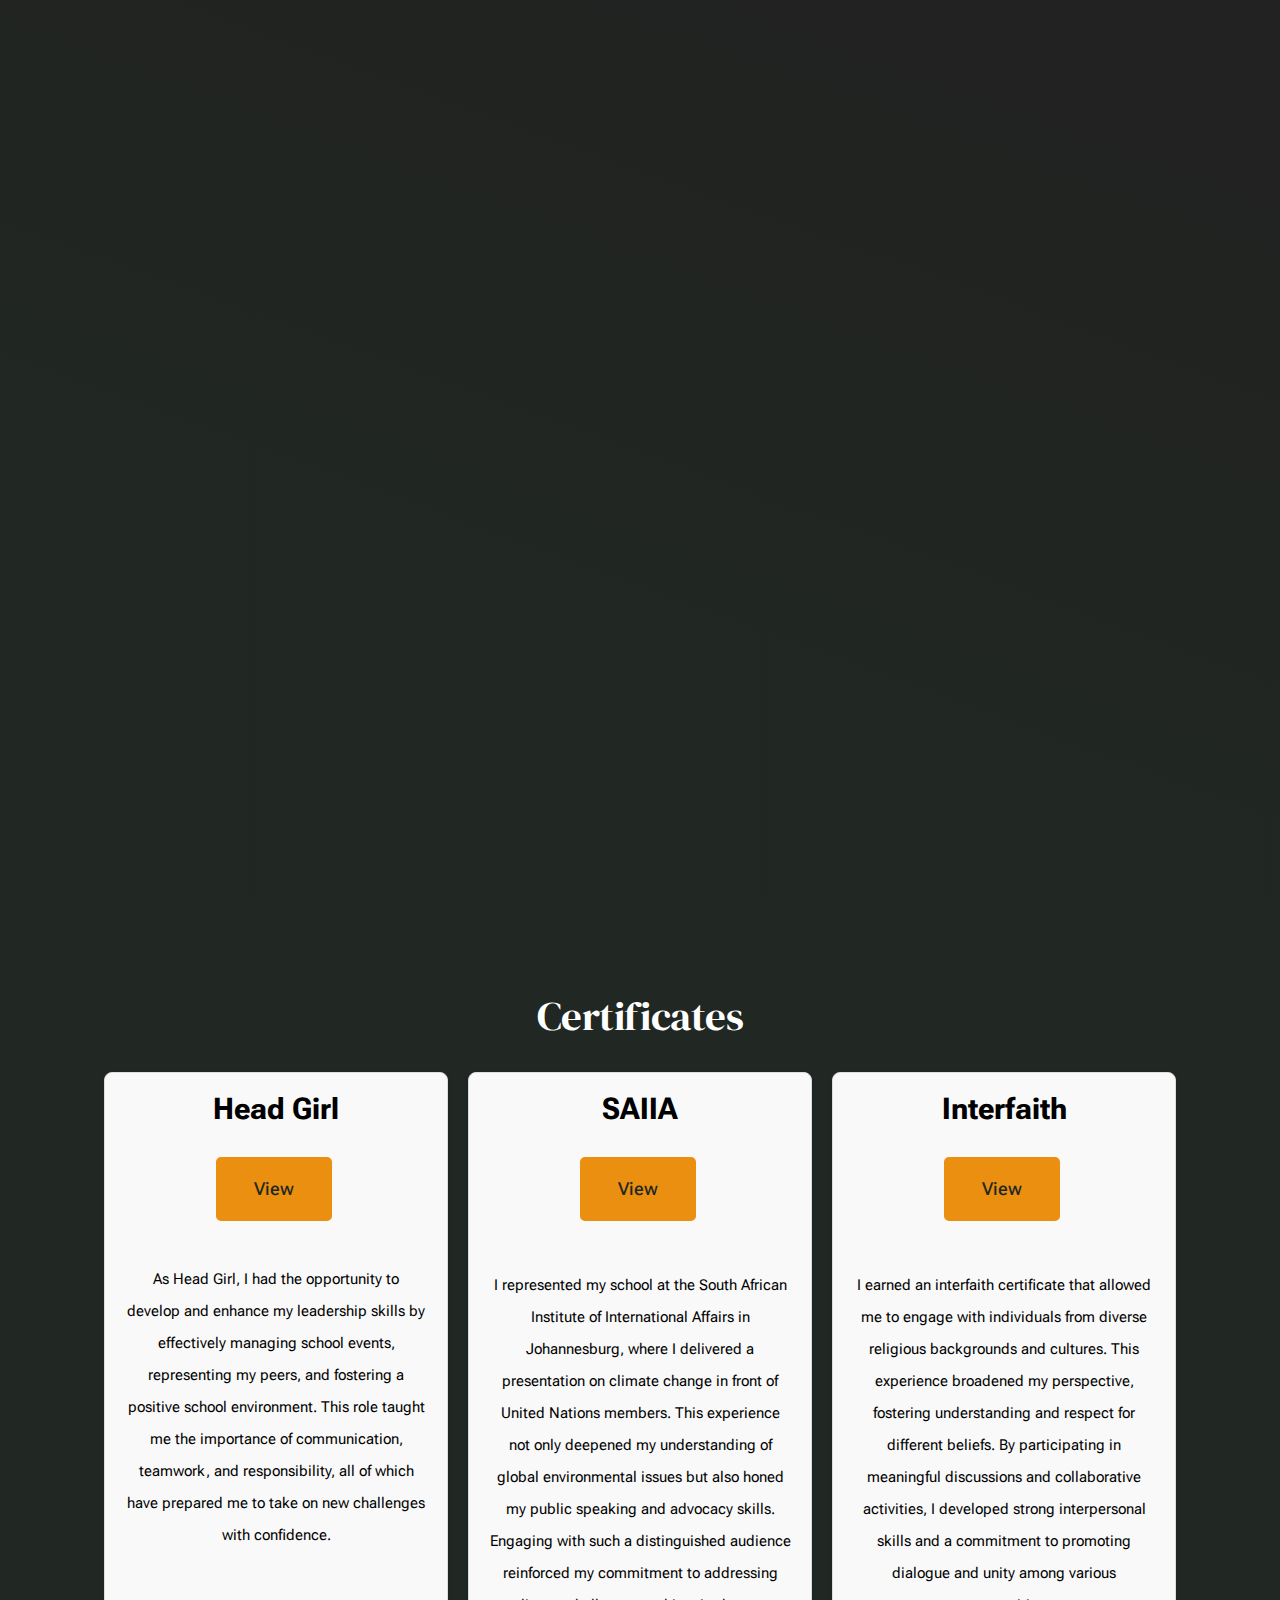
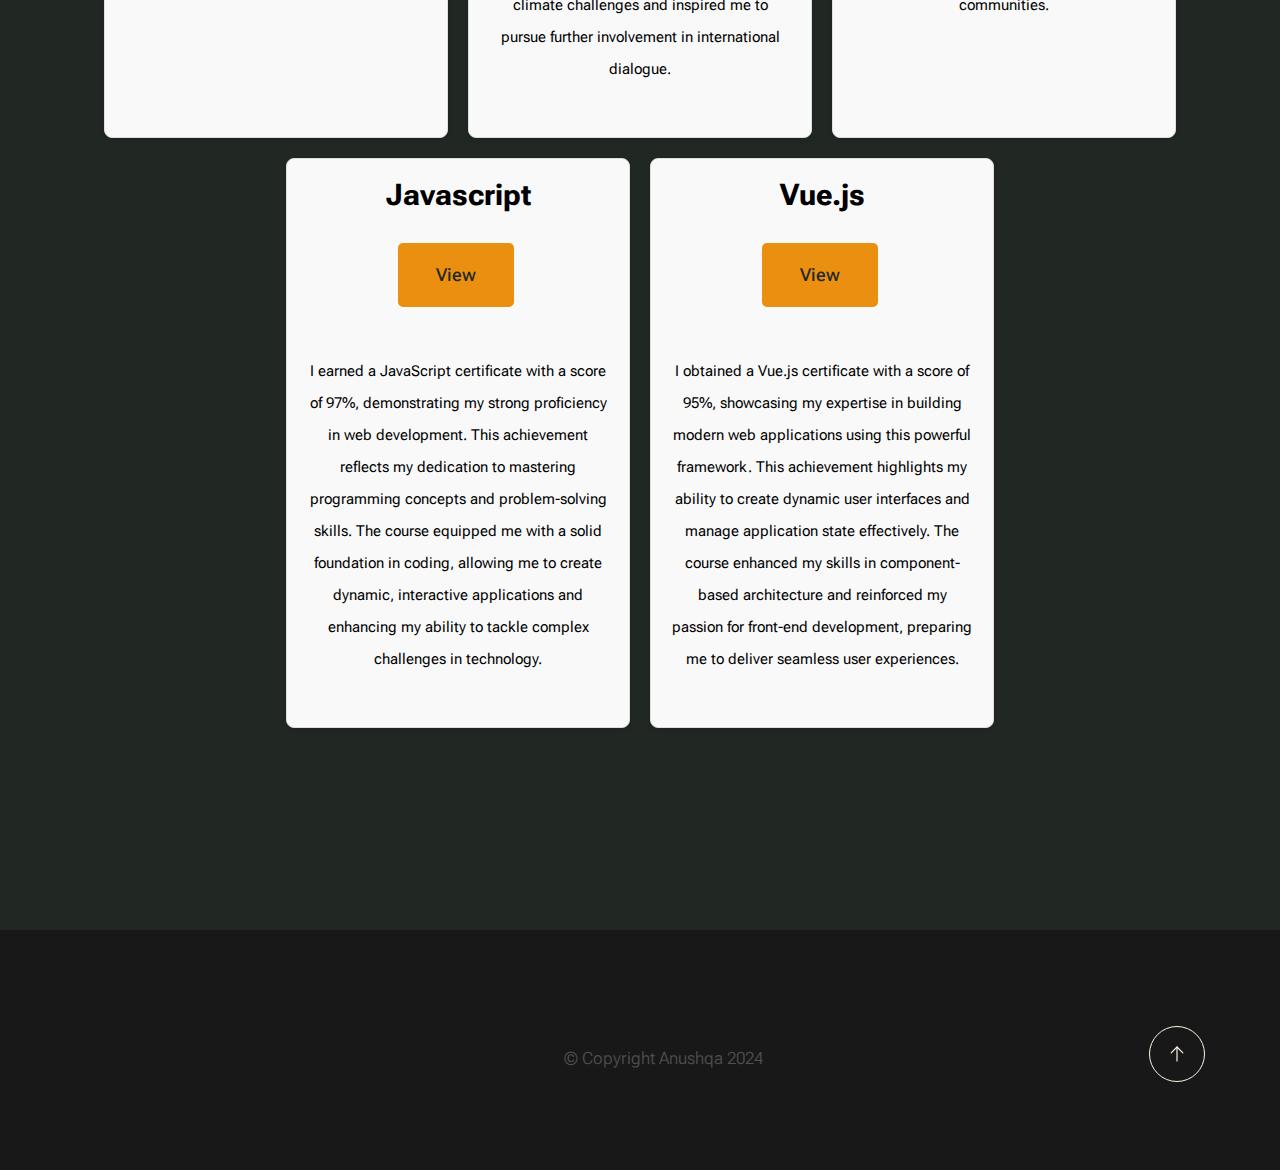
==== commit 597ca197: "Portfolio Edits" ====
--- a/index.html
+++ b/index.html
@@ -18,9 +18,14 @@
     <link rel="stylesheet" href="css/vendor.css">
     <link rel="stylesheet" href="css/styles.css">
 
-    <!-- favicons
-    ================================================== -->
-  
+
+  <!-- favicons
+    ================================================== -->
+    <link rel="apple-touch-icon" sizes="180x180" href="apple-touch-icon.png">
+    <link rel="icon" type="image/png" sizes="32x32" href="favicon-32x32.png">
+    <link rel="icon" type="image/png" sizes="16x16" href="favicon-16x16.png">
+    <link rel="manifest" href="site.webmanifest">
+
     <link rel= "stylesheet" href= "https://maxst.icons8.com/vue-static/landings/line-awesome/line-awesome/1.3.0/css/line-awesome.min.css" >
    
 
--- a/css/styles.css
+++ b/css/styles.css
@@ -1267,10 +1267,7 @@
 h5,
 .h5,
 h6,
-.h6 {
-	margin-top   : var(--vspace-1_75);
-	margin-bottom: var(--vspace-0_5);
-}
+
 
 h1,
 .h1 {
@@ -2842,12 +2839,29 @@
 }
 
 /* Skills Section */
-
+.skilly {
+    display: block; /* Ensure it's treated as a block */
+    text-align: center;
+}
+
+.ski-container{
+	display: flex;
+    justify-content: center; /* Centers items horizontally */
+}
+
+.Skills-Name{
+	color: white;
+	font-family: var(--font-1);
+	font-weight: 400;
+	font-size: 2rem;
+	
+}
 .skills-grid {
 	display: grid;
 	grid-template-columns: repeat(5, 1fr); /* Display 5 skills in a row */
 	gap: 1rem;
   }
+
   
   .cardSkills {
 	margin-top: 1rem;
@@ -2887,8 +2901,6 @@
   
   .aboutbod {
 	font-weight: bold;
-	  font-family: "Tiro Devanagari Hindi", serif;
-	  font-weight: 400;
 	  background-color:rgb(208, 127, 14);
 	  border-bottom-left-radius: 10%;
 	  border-bottom-right-radius: 10%;
@@ -2907,16 +2919,18 @@
   
   /* Responsive adjustments */
   @media (max-width: 768px) {
-	  .skills-grid {
-		  grid-template-columns: repeat(auto-fill, minmax(150px, 1fr));
-	  }
-	  .cardSkills {
-		  height: 10rem; /* Further reduced height for smaller screens */
-	  }
-	  img[alt='skills'], img[alt='skills1'], img[alt='skills2'] {
-		  height: 5rem; /* Adjusted for smaller screens */
-	  }
-  }
+    .skills-grid {
+        grid-template-columns: repeat(2, 1fr); /* Display 2 skills in a row for smaller screens */
+    }
+    .cardSkills {
+        height: 10rem; /* Further reduced height for smaller screens */
+    }
+    img[alt='skills'], img[alt='skills1'], img[alt='skills2'] {
+        height: 5rem; /* Adjusted for smaller screens */
+    }
+}
+
+
 
 /* ------------------------------------------------------------------- 
  * ## social list
@@ -2962,6 +2976,66 @@
 .s-pagecontent1{
 	margin-top: 3rem;
 }
+
+
+/* Contact */
+
+.form-card{
+	width: 30rem;
+}
+.contact-info{
+	margin-left: 8rem;
+	margin-top: 10rem;
+}
+.mb-3 {
+	width: 80%; /* Ensure form fields take full width */
+	margin: auto;
+  }
+  
+  .message {
+	height: 20rem;
+  }
+
+  @media screen and (max-width: 1200px) {
+    .deets {
+        display: flex; /* Use flexbox */
+        flex-direction: column; /* Stack items vertically */
+        align-items: center; /* Center horizontally */
+        justify-content: center; /* Center vertically, if needed */
+        text-align: center; /* Center text */
+    }
+}
+
+
+
+    /* Custom CSS for flex layout */
+    .contact-container {
+        display: flex;
+        justify-content: space-between;
+        align-items: flex-start;
+        margin-top: 20px; /* Add margin to the top */
+    }
+    .contact-card, .form-card {
+        flex: 1; /* Allow the cards to grow */
+        padding: 20px;
+        border-radius: 8px; /* Rounded corners */
+        margin: 10px; /* Margin between cards */
+    }
+   
+    .form-control {
+        width: 100%; /* Make inputs full width */
+        padding: 10px; /* Add padding for better spacing */
+		
+    }
+
+    .last-button {
+		display: flex;
+		justify-content: center; /* Center the links horizontally */
+		gap: 1.5rem; /* Add space between the links */
+		margin-top: -2rem;
+		margin-bottom: 1rem;
+    }
+
 
 /* ------------------------------------------------------------------- 
  * ## blog card
@@ -3248,9 +3322,7 @@
 
 
 /* Certificates */
-.Skills-Name{
-	color: white;
-}
+
 
 .s-about .certi {
     text-align: center;
@@ -3294,8 +3366,7 @@
 }
 
 
-/* <section class="s-pagecontent pagecontent">
-             <h2>Education</h2> */
+
 
 .eduex h2{
 	text-align: center;
@@ -3366,17 +3437,22 @@
 }
 
 /* Responsiveness */
-@media screen and (max-width: 768px) {
+@media screen and (max-width: 1200px) {
     img[alt='resume'] {
-        width: 15rem;
-        height: 12rem;
+        width: 10rem;
+        height: 8rem;
         margin: auto;
     }
-
-    img[alt='resume1'],
-    img[alt='resume2'] {
+	img[alt='resume1']{
+		width: 13rem;
+        height: 10rem;
+        margin: auto;
+	}
+
+    img[alt='resume2']
+    {
         width: 15rem;
-        height: 15rem;
+        height: 10rem;
         margin: auto;
     }
 
@@ -3385,6 +3461,16 @@
         width: 14rem; /* Adjust for smaller screens */
         height: auto; /* Keep aspect ratio */
     }
+}
+
+@media screen and (max-width: 1500px) {
+	.sigmaa{
+		margin-left: 0rem;
+		
+	}
+	.studdy{
+	margin-left: 0rem;
+	}
 }
 
 /* Projects */
@@ -3407,7 +3493,6 @@
 
 .card-link{
     font-size: 3rem;
-
   }
 
 
@@ -3458,7 +3543,9 @@
 
 .s-header__block {
 	z-index : 101;
-	position: relative;
+	position: fixed;
+	background-color: var(--color-2-dark);
+	margin-top: -1.8rem;
 }
 
 /* --------------------------------------------------------------------
@@ -3496,7 +3583,6 @@
 	position: fixed; 
     top: 0;        
     width: 100%;    
-	
 	margin-left: -9rem;    
 	background-color: var(--color-2-dark);
 }
@@ -3509,7 +3595,9 @@
 	margin    : 0 4rem 0 0;
 	padding   : 0;
 	
-}
+	
+}
+
 
 
 .s-header__menu-links li {
@@ -3525,6 +3613,7 @@
 	color              : var(--color-2-lightest);
 	padding            : 0 1.2rem;
 	transition-property: color, background-color;
+	
 }
 
 .s-header__menu-links a:focus,
@@ -3660,7 +3749,7 @@
 		padding-left    : calc(var(--gutter) + 4.4vw);
 		padding-bottom  : 4.4rem;
 		margin          : 0;
-		position        : absolute;
+		position        : fixed;
 		top             : calc(var(--vspace-1_5) * -1);
 		left            : 0;
 	}
@@ -4560,6 +4649,7 @@
  * ------------------------------------------------------------------- */
 .ss-copyright {
 	margin: 0 var(--vspace-2) 0 0;
+	margin-left: -10rem;
 }
 
 .ss-copyright a {
@@ -4633,6 +4723,7 @@
 @media screen and (max-width: 1200px) {
 	.ss-copyright {
 		margin-top: var(--vspace-0_5);
+		margin-left: 0rem;
 	}
 
 	.ss-go-top {
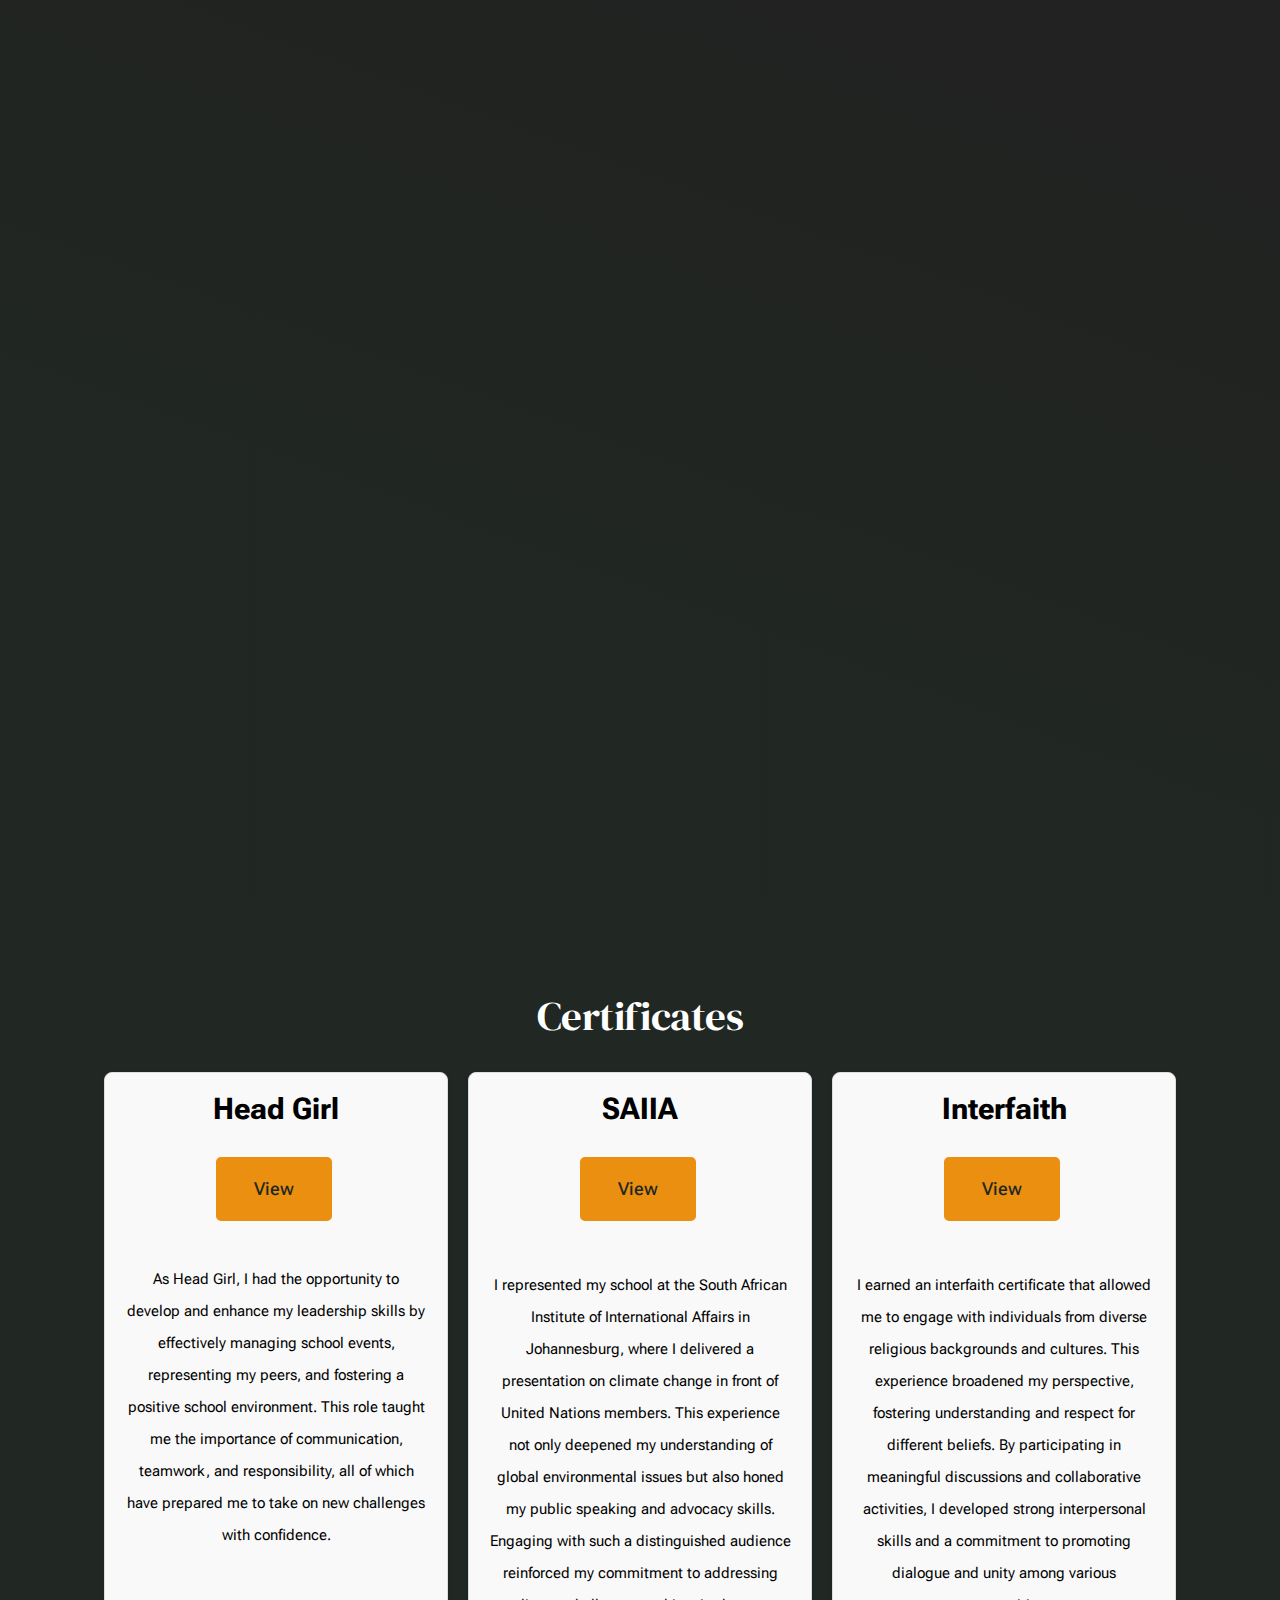
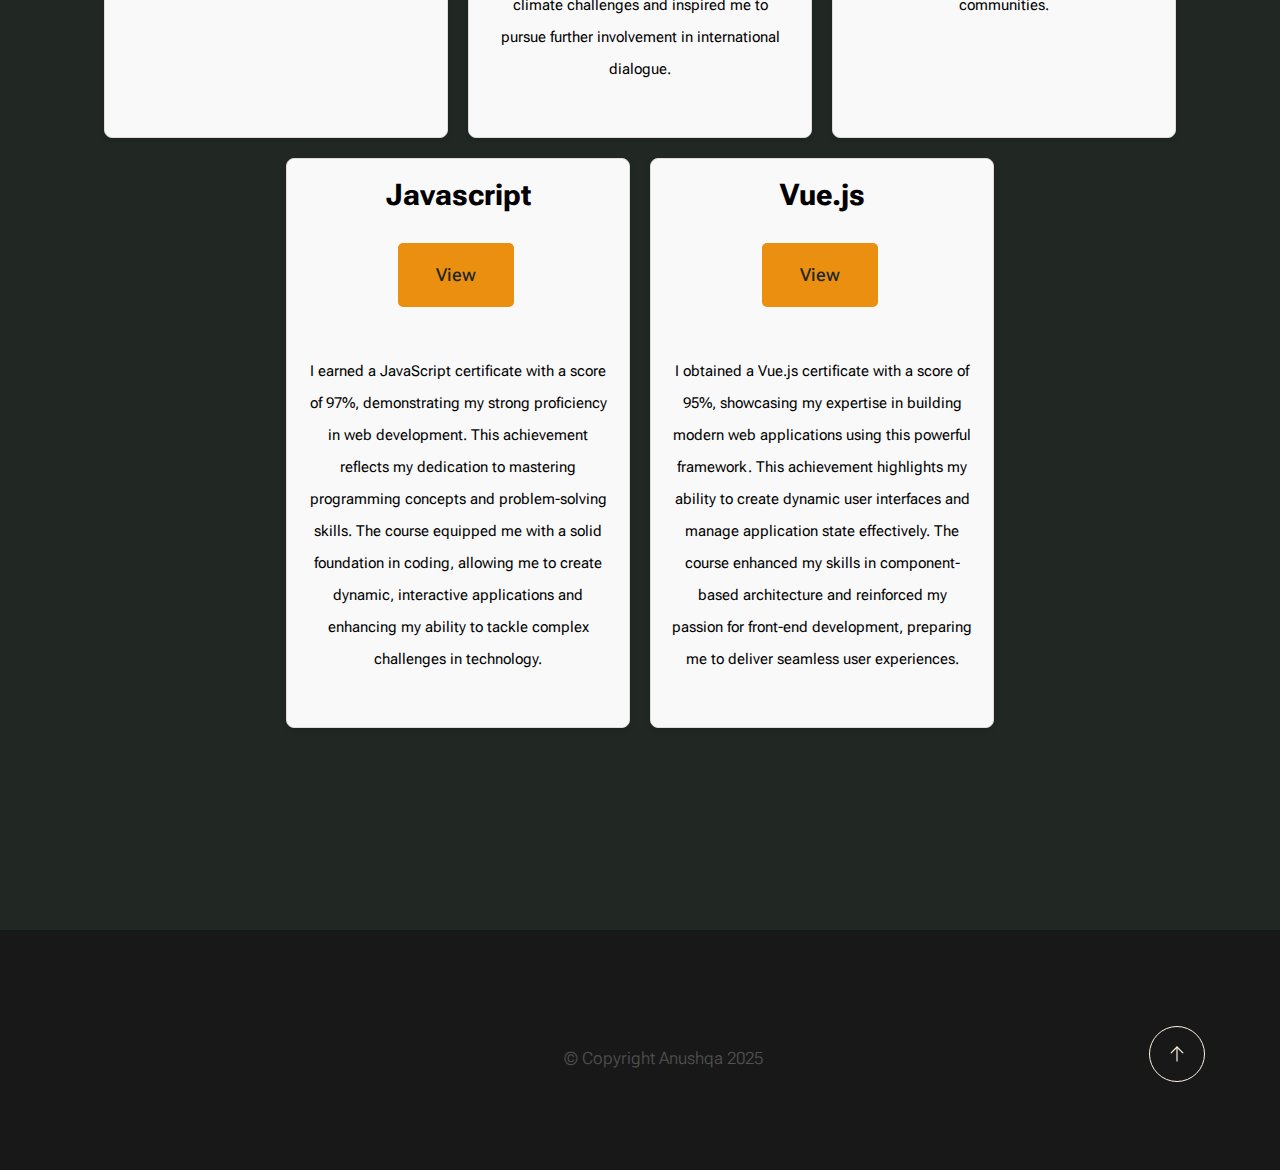
==== commit 92c08cab: "Update" ====
--- a/index.html
+++ b/index.html
@@ -219,7 +219,7 @@
                 </div>
                 <div class="column xl-6 lg-12">
                     <p class="ss-copyright">
-                        <span>© Copyright Anushqa 2024</span> 
+                        <span>© Copyright Anushqa 2025</span> 
                     </p>
                 </div>
 
--- a/css/styles.css
+++ b/css/styles.css
@@ -2872,7 +2872,7 @@
 	justify-content: flex-end;
 	height: 15rem; /* Maintain height */
 	overflow: hidden;
-	width: 100%; /* Ensure full width of grid column */
+	width: 20rem; /* Ensure full width of grid column */
   }
 
 
@@ -2924,12 +2924,38 @@
     }
     .cardSkills {
         height: 10rem; /* Further reduced height for smaller screens */
+		width: 15rem; /* Further reduced width for smaller screens */
     }
     img[alt='skills'], img[alt='skills1'], img[alt='skills2'] {
         height: 5rem; /* Adjusted for smaller screens */
     }
 }
 
+@media (max-width: 1090px) {
+    .cardSkills {
+        
+		width: 18rem; /* Further reduced width for smaller screens */
+    }
+   
+}
+
+@media (max-width: 984px) {
+    .cardSkills {
+        
+		width: 15rem; /* Further reduced width for smaller screens */
+    }
+   
+}
+@media (max-width: 838px) {
+    .cardSkills {
+        
+		width: 13rem; /* Further reduced width for smaller screens */
+	}
+	.Skills-Name{
+       font-size: 1.5rem;
+	}
+   
+}
 
 
 /* ------------------------------------------------------------------- 
@@ -2991,10 +3017,65 @@
 	width: 80%; /* Ensure form fields take full width */
 	margin: auto;
   }
+ 
+  .last-button .subby {
+	height: 5rem;
+	width: 13rem;
+    border: none;
+    border-radius: 5px;
+    font-weight: bold;
+    letter-spacing: 5px;
+    text-transform: uppercase;
+    cursor: pointer;
+   color     : var(--color-link);
+    transition: all 1000ms;
+    font-size: 15px;
+    position: relative;
+    overflow: hidden;
+    outline: 2px solid var(--color-link);
+	display: flex; /* Use flexbox */
+    align-items: center; /* Center vertically */
+    justify-content: center; /* Center horizontally */
+
+}
+
+.last-button .subby:hover {
+    color: #ffffff;
+    transform: scale(1.1);
+    outline: 2px solid var(--color-link);
+    box-shadow: 4px 5px 17px -4px var(--color-link);
+}
+
+.last-button .subby::before {
+    content: "";
+    position: absolute;
+    left: -50px;
+    top: 0;
+    width: 0;
+    height: 100%;
+    background-color: var(--color-link);
+    transform: skewX(45deg);
+    z-index: -1;
+    transition: width 1000ms;
+}
+
+.last-button .subby:hover::before {
+    width: 250%;
+}
+
   
   .message {
 	height: 20rem;
   }
+
+  @media (max-width: 580px) {
+	.last-button .subby {
+        width: 10rem;
+		font-size: 10px;
+		
+    }
+   
+}
 
   @media screen and (max-width: 1200px) {
     .deets {
@@ -3458,9 +3539,17 @@
 
     /* Add for resume3 for consistency */
     img[alt='resume3'] {
-        width: 14rem; /* Adjust for smaller screens */
+        width: 10rem; /* Adjust for smaller screens */
         height: auto; /* Keep aspect ratio */
+		
     }
+}
+
+@media screen and (max-width: 420px) {
+	img[alt='resume3']{
+		margin-left: -3rem;
+		
+	}
 }
 
 @media screen and (max-width: 1500px) {
